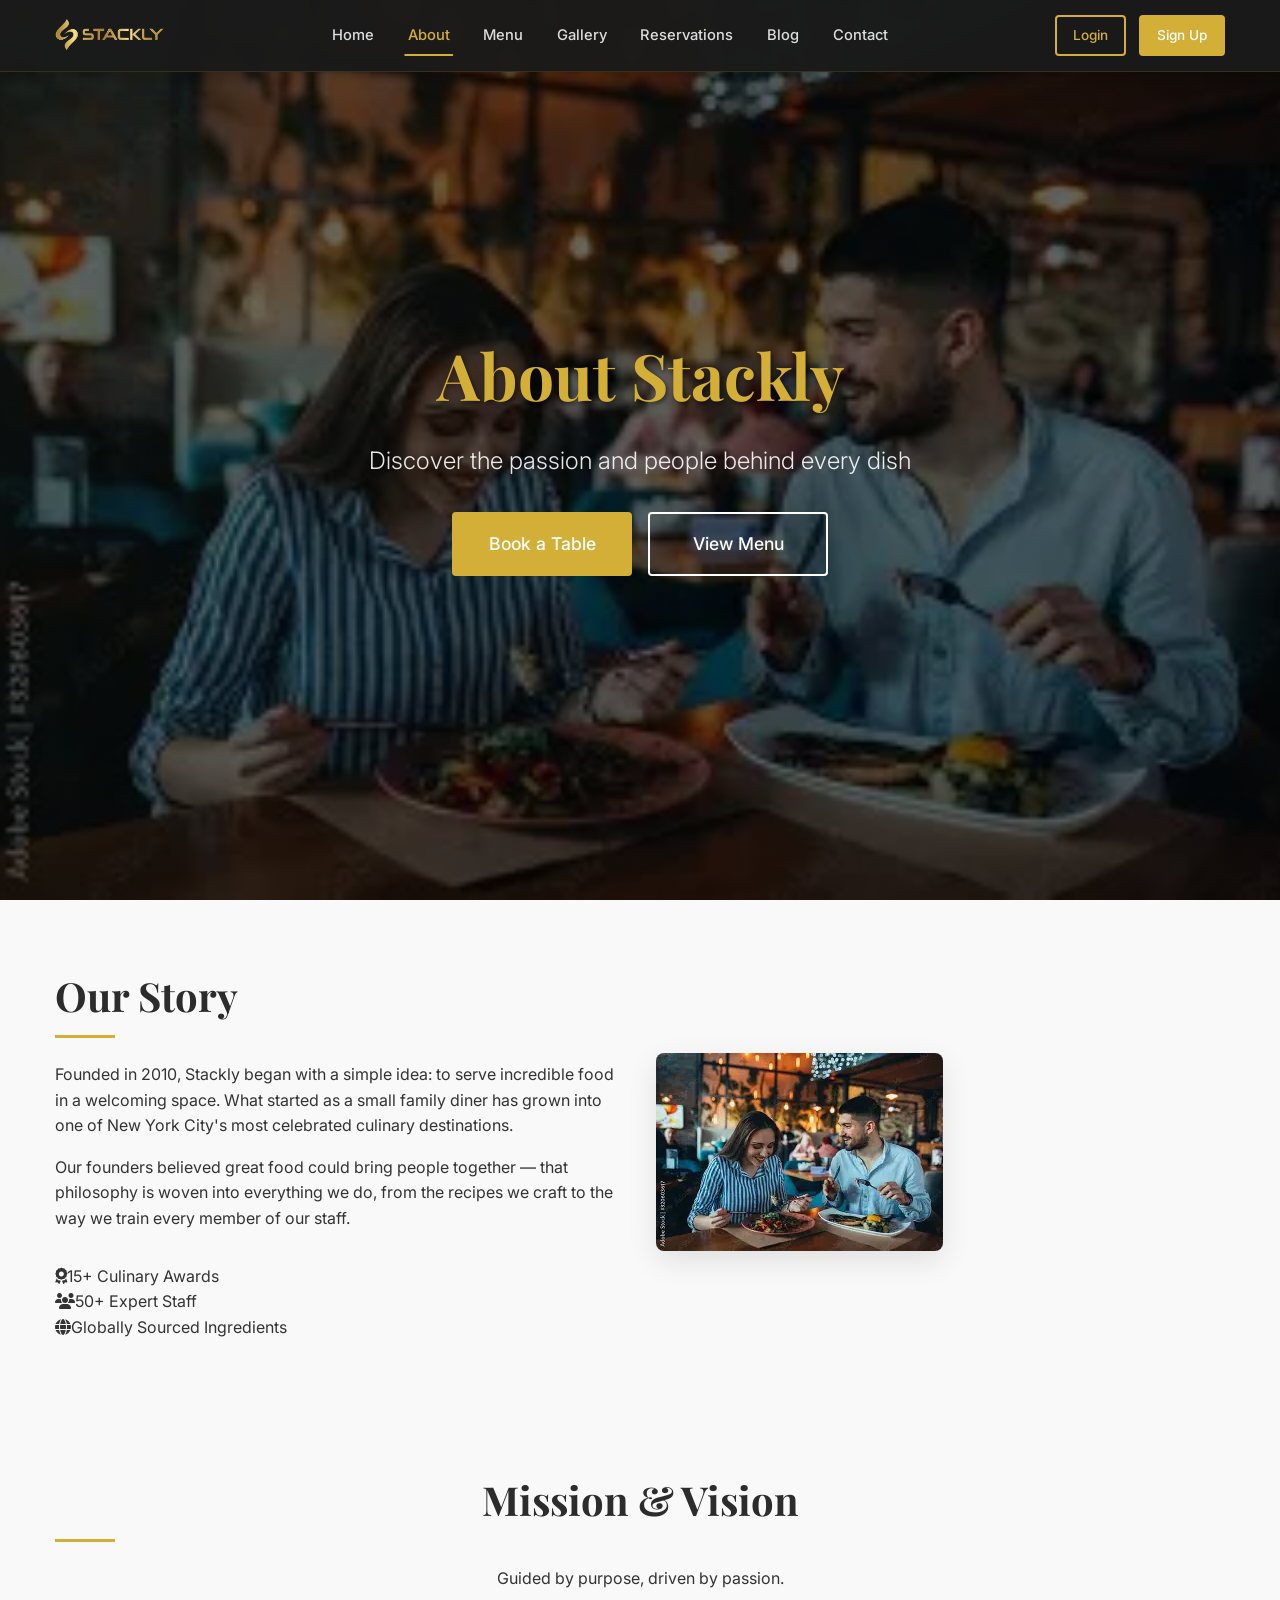
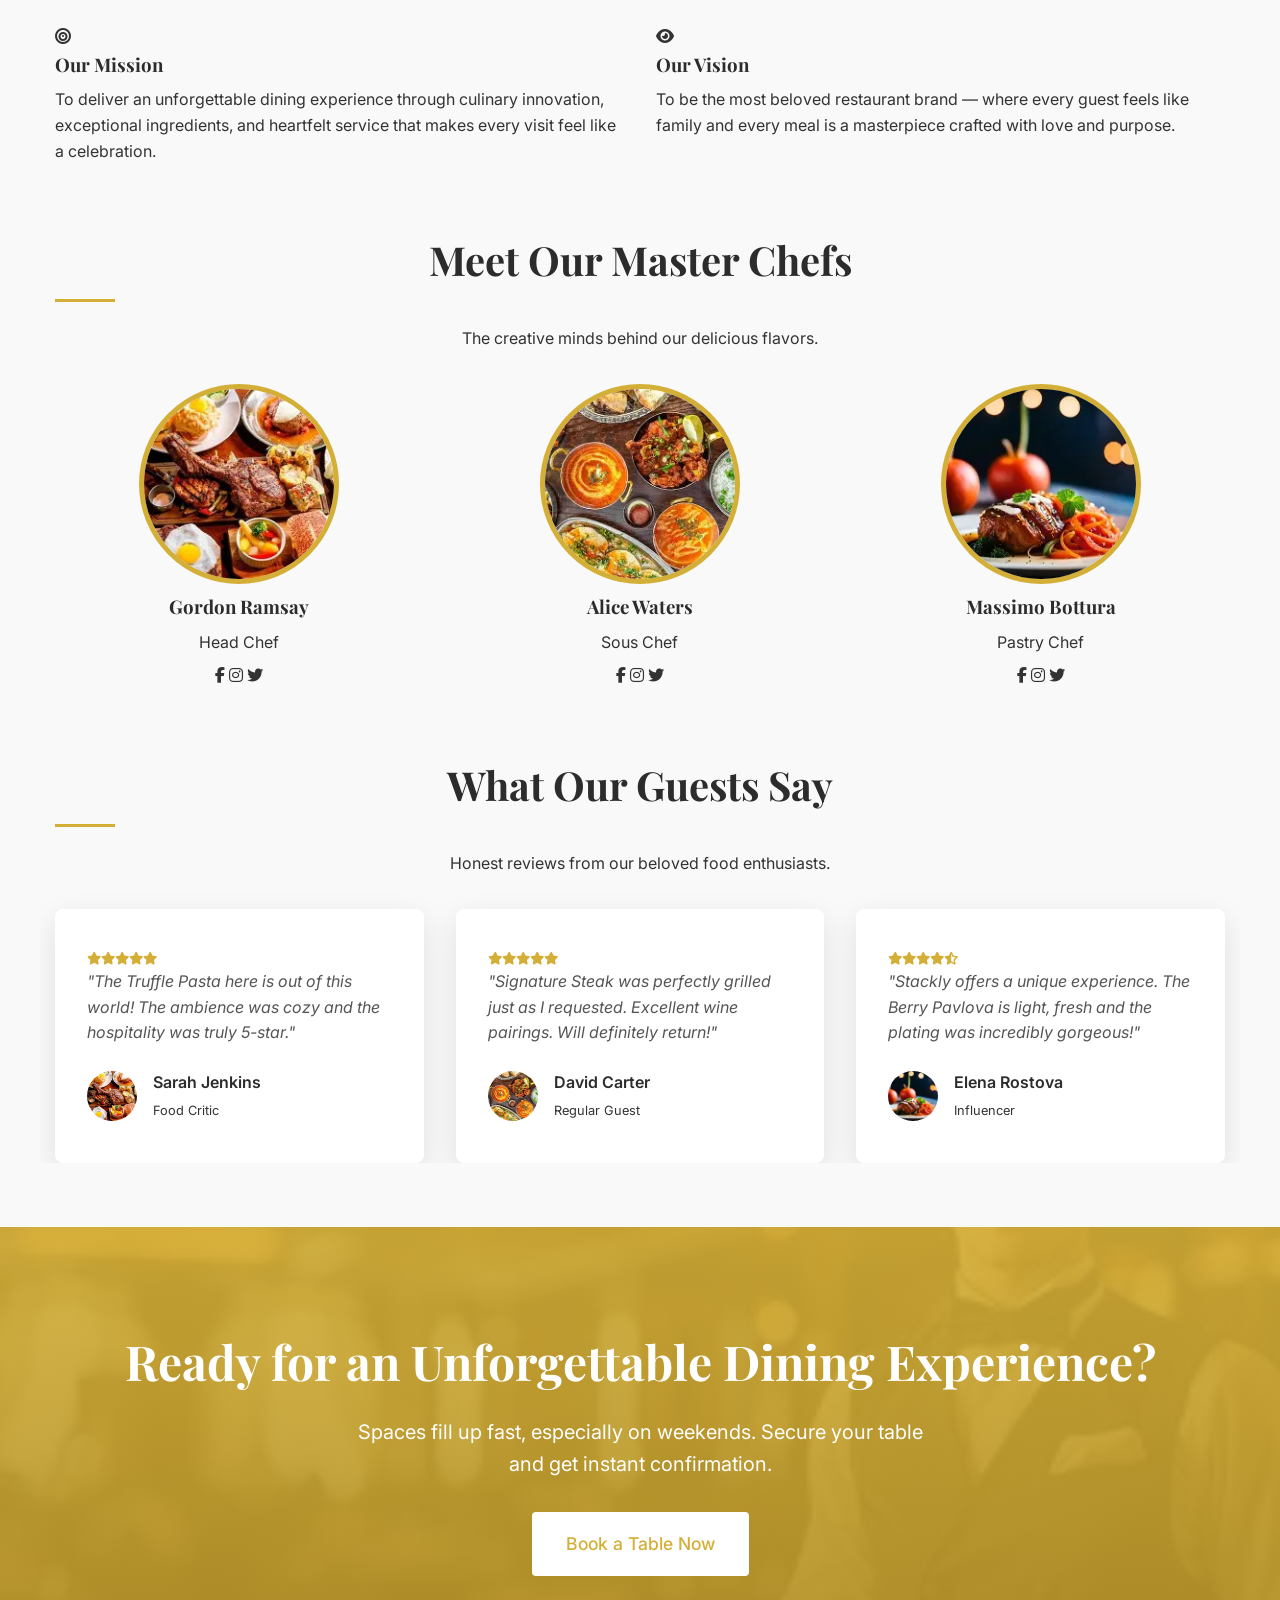
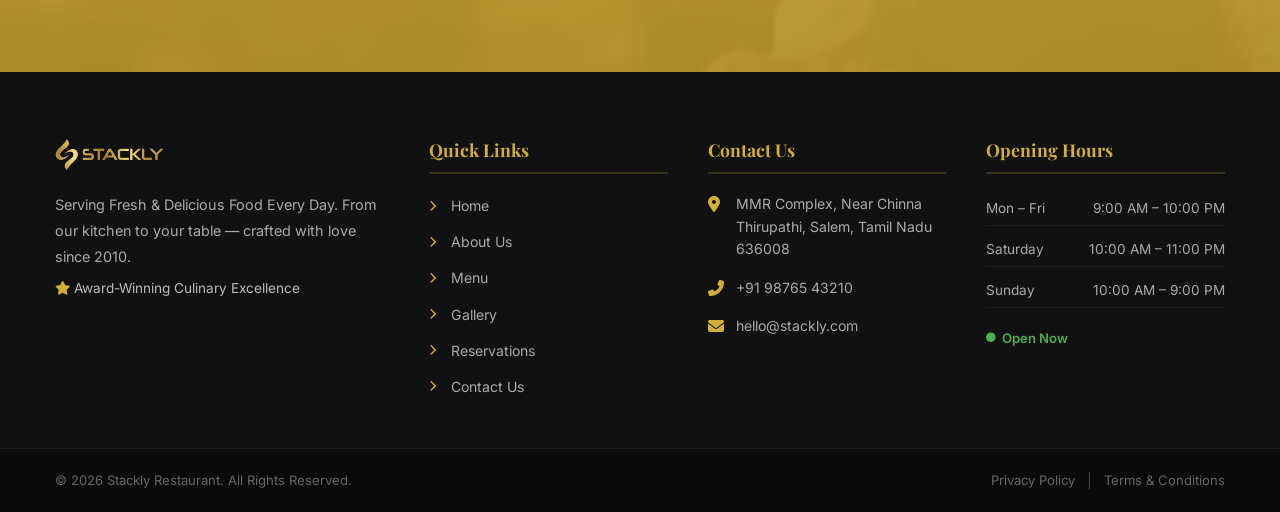
==== about.html @ 56bfc5b2 "Add files via upload" ====
<!DOCTYPE html>
<html lang="en">
<head>
    <meta charset="UTF-8">
    <meta name="viewport" content="width=device-width, initial-scale=1.0">
    <title>About Us – Stackly Restaurant</title>
    <meta name="description" content="Discover the passion, people, and story behind Stackly Restaurant. Meet our master chefs and learn about our mission.">
    <link href="https://fonts.googleapis.com/css2?family=Inter:wght@300;400;500;600&family=Playfair+Display:wght@400;600;700&display=swap" rel="stylesheet">
    <link rel="stylesheet" href="https://cdnjs.cloudflare.com/ajax/libs/font-awesome/6.4.0/css/all.min.css">
    <link rel="stylesheet" href="https://unpkg.com/aos@2.3.4/dist/aos.css">
    <link rel="stylesheet" href="style.css">
    <link rel="stylesheet" href="pages.css">
</head>
<body>

    <!-- PRELOADER -->
    <div id="preloader" class="preloader">
        <div class="loader-content">
            <div class="loader-logo">Stackly.</div>
            <h2 class="loader-text primary-text">About Our Story...</h2>
            <div class="loader-bar"><div class="loader-progress"></div></div>
        </div>
    </div>

    <!-- NAVBAR -->
    <header class="navbar" id="navbar">
        <div class="container nav-container">
            <a href="index.html" class="logo">
                <img src="images/stackly-logo.webp" alt="Stackly" style="height:40px; width:auto; display:block;">
            </a>
            <nav class="nav-links">
                <a href="index.html" class="nav-link">Home</a>
                <a href="about.html" class="nav-link active">About</a>
                <a href="menu.html" class="nav-link">Menu</a>
                <a href="gallery.html" class="nav-link">Gallery</a>
                <a href="reservations.html" class="nav-link">Reservations</a>
                <a href="blog.html" class="nav-link">Blog</a>
                <a href="contact.html" class="nav-link">Contact</a>
            </nav>
            <div class="nav-actions">
                <a href="login.html" class="btn btn-outline" id="nav-login-btn">Login</a>
                <a href="signup.html" class="btn btn-primary" id="nav-signup-btn">Sign Up</a>
                <button class="mobile-menu-toggle" id="mobile-menu-toggle-btn"><i class="fas fa-bars"></i></button>
            </div>
        </div>
    </header>

    <!-- HERO SECTION - Same as Home Page -->
    <div class="hero-section" style="background-image: linear-gradient(rgba(0,0,0,0.6), rgba(0,0,0,0.6)), url('images/7.webp');">
        <div class="hero-content container">
            <h1 class="hero-title" data-aos="fade-down" data-aos-duration="1000">About Stackly</h1>
            <p class="hero-subtitle" data-aos="fade-up" data-aos-delay="200" data-aos-duration="1000">Discover the passion and people behind every dish</p>
            <div class="hero-btns" data-aos="fade-up" data-aos-delay="400" data-aos-duration="1000">
                <a href="#" class="btn btn-primary btn-lg pulse-btn" onclick="redirectTo404(event)">Book a Table</a>
                <a href="#" class="btn btn-outline btn-lg" style="border-color:white; color:white;" onclick="redirectTo404(event)">View Menu</a>
            </div>
        </div>
    </div>

    <main>
        <!-- Our Story -->
        <section class="py-5">
            <div class="container grid-2 align-center gap-5">
                <div data-aos="fade-right" data-aos-duration="900">
                    <h2 class="section-title">Our Story</h2>
                    <p class="mt-3">Founded in 2010, Stackly began with a simple idea: to serve incredible food in a welcoming space. What started as a small family diner has grown into one of New York City's most celebrated culinary destinations.</p>
                    <p class="mt-3">Our founders believed great food could bring people together — that philosophy is woven into everything we do, from the recipes we craft to the way we train every member of our staff.</p>
                    <div class="about-highlights mt-4">
                        <div class="about-highlight" data-aos="fade-right" data-aos-delay="100"><i class="fas fa-award"></i><span>15+ Culinary Awards</span></div>
                        <div class="about-highlight" data-aos="fade-right" data-aos-delay="200"><i class="fas fa-users"></i><span>50+ Expert Staff</span></div>
                        <div class="about-highlight" data-aos="fade-right" data-aos-delay="300"><i class="fas fa-globe"></i><span>Globally Sourced Ingredients</span></div>
                    </div>
                </div>
                <div data-aos="fade-left" data-aos-duration="900">
                    <img src="images/7.webp" alt="Our Story" class="rounded-img">
                </div>
            </div>
        </section>

        <!-- Mission & Vision -->
        <section class="py-5" style="background-color:var(--bg-light);">
            <div class="container">
                <h2 class="section-title text-center" data-aos="fade-up">Mission &amp; Vision</h2>
                <p class="text-center text-muted mb-4" data-aos="fade-up" data-aos-delay="100">Guided by purpose, driven by passion.</p>
                <div class="grid-2 mt-4">
                    <div class="mission-card" data-aos="fade-right" data-aos-delay="100">
                        <div class="mission-icon"><i class="fas fa-bullseye"></i></div>
                        <h3>Our Mission</h3>
                        <p>To deliver an unforgettable dining experience through culinary innovation, exceptional ingredients, and heartfelt service that makes every visit feel like a celebration.</p>
                    </div>
                    <div class="mission-card" data-aos="fade-left" data-aos-delay="100">
                        <div class="mission-icon"><i class="fas fa-eye"></i></div>
                        <h3>Our Vision</h3>
                        <p>To be the most beloved restaurant brand — where every guest feels like family and every meal is a masterpiece crafted with love and purpose.</p>
                    </div>
                </div>
            </div>
        </section>

        <!-- Master Chefs -->
        <section class="container py-5">
            <h2 class="section-title text-center" data-aos="fade-up">Meet Our Master Chefs</h2>
            <p class="text-center text-muted mb-4" data-aos="fade-up" data-aos-delay="100">The creative minds behind our delicious flavors.</p>
            <div class="grid-3 mt-4">
                <div class="chef-card" data-aos="zoom-in" data-aos-delay="100">
                    <img src="images/8.webp" alt="Gordon Ramsay">
                    <h3 class="mt-2">Gordon Ramsay</h3>
                    <p class="text-muted">Head Chef</p>
                    <div class="chef-socials mt-2">
                        <a href="#"><i class="fab fa-facebook-f"></i></a>
                        <a href="#"><i class="fab fa-instagram"></i></a>
                        <a href="#"><i class="fab fa-twitter"></i></a>
                    </div>
                </div>
                <div class="chef-card" data-aos="zoom-in" data-aos-delay="200">
                    <img src="images/9.webp" alt="Alice Waters">
                    <h3 class="mt-2">Alice Waters</h3>
                    <p class="text-muted">Sous Chef</p>
                    <div class="chef-socials mt-2">
                        <a href="#"><i class="fab fa-facebook-f"></i></a>
                        <a href="#"><i class="fab fa-instagram"></i></a>
                        <a href="#"><i class="fab fa-twitter"></i></a>
                    </div>
                </div>
                <div class="chef-card" data-aos="zoom-in" data-aos-delay="300">
                    <img src="images/10.webp" alt="Massimo Bottura">
                    <h3 class="mt-2">Massimo Bottura</h3>
                    <p class="text-muted">Pastry Chef</p>
                    <div class="chef-socials mt-2">
                        <a href="#"><i class="fab fa-facebook-f"></i></a>
                        <a href="#"><i class="fab fa-instagram"></i></a>
                        <a href="#"><i class="fab fa-twitter"></i></a>
                    </div>
                </div>
            </div>
        </section>

        <!-- Testimonials -->
        <section class="testimonials-section py-5">
            <div class="container">
                <h2 class="section-title text-center" data-aos="fade-up">What Our Guests Say</h2>
                <p class="text-center text-muted mb-4" data-aos="fade-up" data-aos-delay="100">Honest reviews from our beloved food enthusiasts.</p>
                <div class="grid-3 mt-4">
                    <div class="testimonial-card" data-aos="fade-up" data-aos-delay="100">
                        <div class="stars mb-2"><i class="fas fa-star"></i><i class="fas fa-star"></i><i class="fas fa-star"></i><i class="fas fa-star"></i><i class="fas fa-star"></i></div>
                        <p class="testimonial-quote">"The Truffle Pasta here is out of this world! The ambience was cozy and the hospitality was truly 5-star."</p>
                        <div class="testimonial-author"><img src="images/8.webp" alt="Sarah" class="testimonial-avatar"><div class="testimonial-meta"><h4>Sarah Jenkins</h4><span class="text-muted" style="font-size:0.8rem;">Food Critic</span></div></div>
                    </div>
                    <div class="testimonial-card" data-aos="fade-up" data-aos-delay="200">
                        <div class="stars mb-2"><i class="fas fa-star"></i><i class="fas fa-star"></i><i class="fas fa-star"></i><i class="fas fa-star"></i><i class="fas fa-star"></i></div>
                        <p class="testimonial-quote">"Signature Steak was perfectly grilled just as I requested. Excellent wine pairings. Will definitely return!"</p>
                        <div class="testimonial-author"><img src="images/9.webp" alt="David" class="testimonial-avatar"><div class="testimonial-meta"><h4>David Carter</h4><span class="text-muted" style="font-size:0.8rem;">Regular Guest</span></div></div>
                    </div>
                    <div class="testimonial-card" data-aos="fade-up" data-aos-delay="300">
                        <div class="stars mb-2"><i class="fas fa-star"></i><i class="fas fa-star"></i><i class="fas fa-star"></i><i class="fas fa-star"></i><i class="fas fa-star-half-alt"></i></div>
                        <p class="testimonial-quote">"Stackly offers a unique experience. The Berry Pavlova is light, fresh and the plating was incredibly gorgeous!"</p>
                        <div class="testimonial-author"><img src="images/10.webp" alt="Elena" class="testimonial-avatar"><div class="testimonial-meta"><h4>Elena Rostova</h4><span class="text-muted" style="font-size:0.8rem;">Influencer</span></div></div>
                    </div>
                </div>
            </div>
        </section>

        <!-- CTA -->
        <section class="cta-section">
            <div class="container text-center">
                <h2 data-aos="fade-down">Ready for an Unforgettable Dining Experience?</h2>
                <p data-aos="fade-up" data-aos-delay="150">Spaces fill up fast, especially on weekends. Secure your table and get instant confirmation.</p>
                <a href="#" class="btn btn-light btn-lg pulse-btn" data-aos="zoom-in" data-aos-delay="300" onclick="redirectTo404(event)">Book a Table Now</a>
            </div>
        </section>
    </main>

    <!-- FOOTER -->
 <!-- FOOTER -->
<footer class="footer">
    <div class="footer-top">
        <div class="container footer-grid">
            <div class="footer-col">
    <div class="footer-logo" style="cursor:pointer;" onclick="window.location.href='index.html'">
        <img src="images/stackly-logo.webp" alt="Stackly" style="height:40px; width:auto; display:block; margin-bottom:1rem;">
    </div>
    <p class="footer-desc">Serving Fresh &amp; Delicious Food Every Day. From our kitchen to your table — crafted with love since 2010.</p>
    <p class="footer-tagline"><i class="fas fa-star" style="color:var(--primary);"></i> Award-Winning Culinary Excellence</p>
</div>
            <div class="footer-col">
                <h4 class="footer-heading">Quick Links</h4>
                <nav class="footer-links">
                    <a href="index.html"><i class="fas fa-chevron-right"></i> Home</a>
                    <a href="about.html"><i class="fas fa-chevron-right"></i> About Us</a>
                    <a href="menu.html"><i class="fas fa-chevron-right"></i> Menu</a>
                    <a href="gallery.html"><i class="fas fa-chevron-right"></i> Gallery</a>
                    <a href="reservations.html"><i class="fas fa-chevron-right"></i> Reservations</a>
                    <a href="contact.html"><i class="fas fa-chevron-right"></i> Contact Us</a>
                </nav>
            </div>
            <div class="footer-col">
                <h4 class="footer-heading">Contact Us</h4>
                <div class="footer-contact-item"><i class="fas fa-map-marker-alt"></i><span>MMR Complex, Near Chinna Thirupathi, Salem, Tamil Nadu 636008</span></div>
                <div class="footer-contact-item"><i class="fas fa-phone-alt"></i><span>+91 98765 43210</span></div>
                <div class="footer-contact-item"><i class="fas fa-envelope"></i><span>hello@stackly.com</span></div>
            </div>
            <div class="footer-col">
                <h4 class="footer-heading">Opening Hours</h4>
                <div class="footer-hours">
                    <div class="hours-row"><span>Mon &ndash; Fri</span><span>9:00 AM &ndash; 10:00 PM</span></div>
                    <div class="hours-row"><span>Saturday</span><span>10:00 AM &ndash; 11:00 PM</span></div>
                    <div class="hours-row"><span>Sunday</span><span>10:00 AM &ndash; 9:00 PM</span></div>
                    <div class="hours-status open"><i class="fas fa-circle"></i> Open Now</div>
                </div>
            </div>
        </div>
    </div>

    <div class="footer-bottom">
        <div class="container footer-bottom-inner">
            <p>&copy; 2026 Stackly Restaurant. All Rights Reserved.</p>
            <div class="footer-legal">
                <a href="contact.html">Privacy Policy</a><span>|</span><a href="contact.html">Terms &amp; Conditions</a>
            </div>
        </div>
    </div>
</footer>

    <button id="back-to-top" class="back-to-top" title="Back to Top"><i class="fas fa-chevron-up"></i></button>

    <script src="https://unpkg.com/aos@2.3.4/dist/aos.js"></script>
    <script src="pages.js"></script>
    <script>
        function redirectTo404(e) {
            e.preventDefault();
            window.location.href = '404.html';
        }
    </script>
</body>
</html>
---- style.css ----
/* Reset and Base Styles */
:root {
    --primary: #D4AF37; /* Warm Gold */
    --primary-dark: #b39129;
    --secondary: #2C2C2C; /* Dark Charcoal */
    --bg-dark: #1A1A1A;
    --bg-light: #F9F9F9;
    --text-dark: #333333;
    --text-light: #FFFFFF;
    --text-muted: #777777;
    
    --font-heading: 'Playfair Display', serif;
    --font-body: 'Inter', sans-serif;
    
    --transition: all 0.3s ease;
    --shadow: 0 10px 30px rgba(0, 0, 0, 0.1);
}

* {
    margin: 0;
    padding: 0;
    box-sizing: border-box;
}

body {
    font-family: var(--font-body);
    color: var(--text-dark);
    background-color: var(--bg-light);
    line-height: 1.6;
    overflow-x: hidden;
    scroll-behavior: smooth;
}

h1, h2, h3, h4, h5, h6 {
    font-family: var(--font-heading);
    color: var(--secondary);
    margin-bottom: 0.5rem;
}

a {
    text-decoration: none;
    color: inherit;
    transition: var(--transition);
}

img {
    max-width: 100%;
    height: auto;
    display: block;
}

ul {
    list-style: none;
}

.hidden {
    display: none !important;
}

.container {
    max-width: 1200px;
    margin: 0 auto;
    padding: 0 20px;
}

.py-5 { padding-top: 4rem; padding-bottom: 4rem; }
.pt-3 { padding-top: 1.5rem; }
.mt-2 { margin-top: 0.5rem; }
.mt-3 { margin-top: 1rem; }
.mt-4 { margin-top: 2rem; }
.mt-5 { margin-top: 3rem; }
.mb-3 { margin-bottom: 1rem; }
.mb-4 { margin-bottom: 2rem; }
.w-100 { width: 100%; }
.text-center { text-align: center; }
.max-w-md { max-width: 600px; margin: 0 auto; }
.border-top { border-top: 1px solid #ddd; }

/* Flex & Grid */
.flex-between { display: flex; justify-content: space-between; align-items: center; }
.flex-center { display: flex; justify-content: center; align-items: center; }
.gap-3 { gap: 1rem; }

.grid-2 { display: grid; grid-template-columns: repeat(2, 1fr); gap: 2rem; }
.grid-3 { display: grid; grid-template-columns: repeat(3, 1fr); gap: 2rem; }
.grid-4 { display: grid; grid-template-columns: repeat(4, 1fr); gap: 2rem; }
.align-center { align-items: center; }

@media (max-width: 768px) {
    .grid-2, .grid-3, .grid-4 { grid-template-columns: 1fr; }
    .md-text-left { text-align: center !important; }
}

/* Buttons */
.btn {
    display: inline-block;
    padding: 0.8rem 1.5rem;
    font-size: 1rem;
    font-weight: 500;
    border-radius: 4px;
    cursor: pointer;
    text-align: center;
    border: 2px solid transparent;
    transition: var(--transition);
}

.btn-lg { padding: 1rem 2rem; font-size: 1.1rem; }
.btn-sm { padding: 0.4rem 0.8rem; font-size: 0.9rem; }

.btn-primary {
    background-color: var(--primary);
    color: var(--text-light);
    border-color: var(--primary);
}

.btn-primary:hover {
    background-color: var(--primary-dark);
    border-color: var(--primary-dark);
    transform: translateY(-2px);
}

.btn-outline {
    background-color: transparent;
    color: var(--primary);
    border-color: var(--primary);
}

.btn-outline:hover {
    background-color: var(--primary);
    color: var(--text-light);
    transform: translateY(-2px);
}

.btn-success { background-color: #28a745; color: white; border-color: #28a745; }
.btn-danger { background-color: #dc3545; color: white; border-color: #dc3545; }

/* Preloader */
.preloader {
    position: fixed;
    top: 0;
    left: 0;
    width: 100%;
    height: 100%;
    background-color: var(--bg-dark);
    z-index: 9999;
    display: flex;
    justify-content: center;
    align-items: center;
    transition: opacity 0.8s ease, visibility 0.8s;
}

.loader-content {
    text-align: center;
    animation: fadeInOut 2s infinite alternate;
}

.loader-text {
    font-family: var(--font-heading);
    margin-bottom: 1rem;
}

.loader-text.primary-text {
    color: var(--primary);
    font-size: 2rem;
}

.loader-text.secondary-text {
    color: var(--text-light);
    font-size: 1.5rem;
    font-weight: 300;
}

.spinner {
    width: 50px;
    height: 50px;
    border: 5px solid rgba(212, 175, 55, 0.3);
    border-top-color: var(--primary);
    border-radius: 50%;
    margin: 0 auto;
    animation: spin 1s linear infinite;
}

@keyframes spin { 100% { transform: rotate(360deg); } }
@keyframes fadeInOut { 0% { opacity: 0.7; } 100% { opacity: 1; } }

/* Navbar - Consistent sizing with reduced padding */
.navbar {
    position: fixed;
    top: 0;
    width: 100%;
    background-color: rgba(26, 26, 26, 0.95);
    backdrop-filter: blur(10px);
    z-index: 1000;
    padding: 0;
    box-shadow: 0 2px 10px rgba(0,0,0,0.2);
    transition: var(--transition);
    height: 72px;
    display: flex;
    align-items: center;
}

.nav-container {
    display: flex;
    justify-content: space-between;
    align-items: center;
    height: 72px;
    width: 100%;
    max-width: 1200px;
    margin: 0 auto;
    padding: 0 20px;
}

.logo {
    display: flex;
    align-items: center;
    font-family: var(--font-heading);
    font-size: 1.8rem;
    font-weight: 700;
    color: var(--primary);
    letter-spacing: 1px;
    flex-shrink: 0;
}
.logo img {
    height: 40px;
    width: auto;
    display: block;
}

/* REDUCED PADDING IN NAV-LINKS */
.nav-links {
    display: flex;
    align-items: center;
    gap: 0.15rem; /* Reduced from 0.3rem */
    height: 100%;
}

.nav-link {
    padding: 0.3rem 0.6rem; /* Reduced from 0.45rem 0.9rem */
    color: rgba(255,255,255,0.85);
    font-size: 0.85rem; /* Slightly smaller font */
    font-weight: 500;
    border-radius: 4px;
    transition: var(--transition);
    position: relative;
    white-space: nowrap;
}

.nav-link::after {
    content: '';
    position: absolute;
    bottom: -2px;
    left: 50%;
    transform: translateX(-50%);
    width: 0;
    height: 2px;
    background: var(--primary);
    transition: width 0.3s ease;
    border-radius: 2px;
}

.nav-link:hover,
.nav-link.active {
    color: var(--primary);
}

.nav-link:hover::after,
.nav-link.active::after {
    width: 60%; /* Slightly reduced */
}

/* REDUCED PADDING IN NAV-ACTIONS */
.nav-actions {
    display: flex;
    align-items: center;
    gap: 0.4rem; /* Reduced from 0.8rem */
    flex-shrink: 0;
}

.nav-actions .btn {
    font-size: 0.78rem; /* Reduced from 0.85rem */
    padding: 0.35rem 0.7rem; /* Reduced from 0.5rem 1rem */
    white-space: nowrap;
}

#nav-order-btn {
    display: flex;
    align-items: center;
    gap: 4px; /* Reduced from 6px */
    font-size: 0.78rem;
    padding: 0.35rem 0.7rem;
}

/* ============================================
   MOBILE MENU - FULL SCREEN FIX
   ============================================ */

/* Mobile menu toggle button */
.mobile-menu-toggle {
    display: none;
    background: none;
    border: none;
    color: #fff;
    font-size: 1.2rem;
    cursor: pointer;
    padding: 0.3rem 0.5rem;
    z-index: 1001;
}

/* Navbar container - ensure proper positioning */
.nav-container {
    position: relative;
}

/* Navigation links - desktop */
.nav-links {
    display: flex;
    align-items: center;
    gap: 0.15rem;
    height: 100%;
}

/* Mobile responsive */
@media (max-width: 992px) {
    .mobile-menu-toggle {
        display: block;
    }
    
    /* Overlay for mobile menu */
    .nav-links {
        display: none;
        position: fixed;
        top: 72px;
        left: 0;
        right: 0;
        bottom: 0;
        width: 100%;
        height: calc(100vh - 72px);
        background: rgba(26, 26, 26, 0.99);
        backdrop-filter: blur(10px);
        -webkit-backdrop-filter: blur(10px);
        padding: 1.5rem 1.5rem 2rem;
        flex-direction: column;
        gap: 0.3rem;
        overflow-y: auto;
        overflow-x: hidden;
        -webkit-overflow-scrolling: touch;
        z-index: 999;
        border-top: 1px solid rgba(212, 175, 55, 0.15);
        animation: slideDown 0.3s ease;
    }
    
    @keyframes slideDown {
        from {
            opacity: 0;
            transform: translateY(-10px);
        }
        to {
            opacity: 1;
            transform: translateY(0);
        }
    }
    
    .nav-links.show {
        display: flex !important;
    }
    
    /* Make each nav link full width and properly spaced */
    .nav-link {
        width: 100%;
        padding: 0.8rem 1.2rem;
        font-size: 1rem;
        text-align: center;
        border-bottom: 1px solid rgba(255, 255, 255, 0.06);
        color: rgba(255, 255, 255, 0.85);
        transition: all 0.3s ease;
        border-radius: 4px;
    }
    
    .nav-link:hover,
    .nav-link.active {
        background: rgba(212, 175, 55, 0.12);
        color: var(--primary);
        border-bottom-color: var(--primary);
    }
    
    .nav-link::after {
        display: none;
    }
    
    /* Hide login/signup buttons on mobile, show order button */
    .nav-actions .btn-outline,
    .nav-actions .btn-primary:not(#nav-order-btn) {
        display: none;
    }
    
    #nav-order-btn {
        display: inline-block !important;
        font-size: 0.7rem;
        padding: 0.25rem 0.6rem;
    }
}

/* Extra small devices */
@media (max-width: 576px) {
    .navbar {
        height: 60px;
    }
    
    .nav-container {
        height: 60px;
        padding: 0 10px;
    }
    
    .logo img {
        height: 30px;
    }
    
    .nav-links {
        top: 60px;
        height: calc(100vh - 60px);
        padding: 1rem 1rem 2rem;
    }
    
    .nav-link {
        padding: 0.6rem 1rem;
        font-size: 0.9rem;
    }
    
    .mobile-menu-toggle {
        font-size: 1.1rem;
        padding: 0.2rem 0.4rem;
    }
    
    #nav-order-btn {
        font-size: 0.6rem;
        padding: 0.2rem 0.5rem;
    }
}

/* Prevent body scroll when menu is open */
body.menu-open {
    overflow: hidden !important;
    position: fixed;
    width: 100%;
    height: 100%;
}

/* Page Sections SPA Logic */
.page-section {
    display: none;
    min-height: 100vh;
    animation: fadeIn 0.5s ease;
}
.page-section.active-section {
    display: block;
}

@keyframes fadeIn { from { opacity: 0; transform: translateY(20px); } to { opacity: 1; transform: translateY(0); } }

/* Hero Section - Full Screen */
.hero-section {
    height: 100vh;
    min-height: 600px;
    background-size: cover;
    background-position: center;
    background-attachment: fixed;
    display: flex;
    align-items: center;
    text-align: center;
    margin-top: 0;
    position: relative;
}

.hero-section::before {
    content: '';
    position: absolute;
    inset: 0;
    background: linear-gradient(135deg, rgba(212,175,55,0.05) 0%, transparent 60%);
    pointer-events: none;
}

.hero-content {
    color: var(--text-light);
    max-width: 800px;
    margin: 0 auto;
    padding: 0 20px;
    position: relative;
    z-index: 1;
}

.hero-title {
    font-size: 4rem;
    color: var(--primary);
    margin-bottom: 1rem;
    text-shadow: 2px 2px 4px rgba(0,0,0,0.5);
    font-family: var(--font-heading);
}

.hero-subtitle {
    font-size: 1.5rem;
    margin-bottom: 2rem;
    font-weight: 300;
    color: rgba(255,255,255,0.9);
}

.hero-btns {
    display: flex;
    justify-content: center;
    gap: 1rem;
    flex-wrap: wrap;
}

.hero-btns .btn {
    min-width: 180px;
}

@media (max-width: 768px) {
    .hero-title {
        font-size: 2.5rem;
    }
    .hero-subtitle {
        font-size: 1.2rem;
    }
    .hero-btns {
        flex-direction: column;
        align-items: center;
    }
    .hero-btns .btn {
        min-width: 200px;
        width: 100%;
        max-width: 280px;
    }
    .hero-section {
        min-height: 500px;
        height: auto;
        padding: 120px 0 80px;
        background-attachment: scroll;
    }
}

@media (max-width: 480px) {
    .hero-title {
        font-size: 2rem;
    }
    .hero-subtitle {
        font-size: 1rem;
    }
    .hero-btns .btn {
        min-width: 100%;
        max-width: 240px;
    }
}

/* Common Page Header */
.page-header {
    height: 40vh;
    background-size: cover;
    background-position: center;
    display: flex;
    align-items: center;
    justify-content: center;
    color: var(--text-light);
    text-align: center;
    margin-top: 70px;
}

.page-header h1 {
    font-size: 3.5rem;
    color: var(--primary);
}

.section-title {
    font-size: 2.5rem;
    position: relative;
    padding-bottom: 10px;
    margin-bottom: 1.5rem;
}

.section-title::after {
    content: '';
    position: absolute;
    bottom: 0;
    left: 0;
    width: 60px;
    height: 3px;
    background-color: var(--primary);
}

.text-center .section-title::after {
    left: 50%;
    transform: translateX(-50%);
}

/* Cards & Images */
.rounded-img { border-radius: 8px; box-shadow: var(--shadow); }

.food-card {
    background: #fff;
    border-radius: 8px;
    overflow: hidden;
    box-shadow: var(--shadow);
    transition: var(--transition);
}

.food-card:hover {
    transform: translateY(-10px);
}

.food-img {
    height: 250px;
    overflow: hidden;
}

.food-img img {
    width: 100%;
    height: 100%;
    object-fit: cover;
    transition: transform 0.5s ease;
}

.food-card:hover .food-img img {
    transform: scale(1.1);
}

.food-info {
    padding: 1.5rem;
    text-align: center;
}

.price {
    display: block;
    font-size: 1.25rem;
    font-weight: 600;
    color: var(--primary);
    margin-top: 0.5rem;
}

/* Stats */
.stats-section {
    background-color: var(--bg-dark);
    color: var(--text-light);
}

.stat-item h3 {
    font-size: 3rem;
    color: var(--primary);
    margin-bottom: 0.5rem;
}

/* Chefs */
.chef-card { text-align: center; }
.chef-card img {
    width: 200px;
    height: 200px;
    border-radius: 50%;
    object-fit: cover;
    margin: 0 auto;
    border: 5px solid var(--primary);
    transition: var(--transition);
}
.chef-card:hover img { transform: scale(1.05); }

/* Menu Filters */
.filter-btn {
    background: transparent;
    border: none;
    font-size: 1.1rem;
    font-weight: 500;
    color: var(--text-muted);
    margin: 0 10px;
    padding: 5px 10px;
    cursor: pointer;
    transition: var(--transition);
    position: relative;
}

.filter-btn.active, .filter-btn:hover {
    color: var(--primary);
}

.filter-btn.active::after {
    content: '';
    position: absolute;
    bottom: -5px;
    left: 0;
    width: 100%;
    height: 2px;
    background-color: var(--primary);
}

/* Forms */
.form-group {
    margin-bottom: 1.5rem;
    text-align: left;
}

.form-group label {
    display: block;
    margin-bottom: 0.5rem;
    font-weight: 500;
}

.form-control, .styled-form input[type="text"], .styled-form input[type="email"], .styled-form input[type="date"], .styled-form input[type="time"], .styled-form input[type="number"], .styled-form input[type="password"], .styled-form input[type="tel"], .styled-form textarea, .styled-form select {
    width: 100%;
    padding: 10px 15px;
    border: 1px solid #ddd;
    border-radius: 4px;
    font-family: inherit;
    font-size: 1rem;
    transition: var(--transition);
    background-color: #fff;
}

.form-control:focus, .styled-form input:focus, .styled-form textarea:focus, .styled-form select:focus {
    outline: none;
    border-color: var(--primary);
    box-shadow: 0 0 0 2px rgba(212, 175, 55, 0.2);
}

.card {
    background: #fff;
    border-radius: 8px;
    box-shadow: var(--shadow);
}
.p-4 { padding: 2rem; }
.p-3 { padding: 1.5rem; }

/* Success Msg */
.success-msg { background-color: #d4edda; color: #155724; border-radius: 4px; }

/* Gallery */
.gallery-img {
    width: 100%;
    height: 250px;
    object-fit: cover;
    border-radius: 8px;
    cursor: pointer;
    transition: var(--transition);
}
.gallery-img:hover {
    transform: scale(1.05);
    box-shadow: var(--shadow);
}

/* Lightbox */
.lightbox {
    position: fixed;
    top: 0;
    left: 0;
    width: 100%;
    height: 100%;
    background: rgba(0,0,0,0.9);
    z-index: 2000;
    display: flex;
    justify-content: center;
    align-items: center;
}
.lightbox-content { max-width: 90%; max-height: 90%; border-radius: 4px; box-shadow: 0 0 20px rgba(0,0,0,0.5); }
.lightbox-close {
    position: absolute;
    top: 20px;
    right: 30px;
    color: white;
    font-size: 3rem;
    cursor: pointer;
    transition: var(--transition);
}
.lightbox-close:hover { color: var(--primary); }

/* Auth Sections */
.auth-section { margin-top: 100px; min-height: calc(100vh - 100px); display: flex; align-items: center; justify-content: center; }
.auth-container { width: 100%; max-width: 450px; margin: 0 auto; }

/* Dashboards */
.dashboard-section { margin-top: 70px; min-height: calc(100vh - 70px); }
.dashboard-layout {
    display: flex;
    min-height: calc(100vh - 70px);
}
.dashboard-sidebar {
    width: 250px;
    background-color: var(--secondary);
    color: white;
    padding: 2rem 0;
}
.dashboard-sidebar h3 {
    color: var(--primary);
    padding: 0 1.5rem;
    margin-bottom: 2rem;
}
.dash-nav a {
    display: block;
    padding: 1rem 1.5rem;
    color: #ccc;
    border-left: 4px solid transparent;
}
.dash-nav a:hover, .dash-nav a.active {
    background-color: rgba(255,255,255,0.1);
    color: white;
    border-left-color: var(--primary);
}
.dashboard-content { flex: 1; background-color: var(--bg-light); overflow-y: auto; }

@media (max-width: 768px) {
    .dashboard-layout { flex-direction: column; }
    .dashboard-sidebar { width: 100%; padding: 1rem 0; }
}

/* Tables */
.styled-table {
    border-collapse: collapse;
    background: #fff;
    border-radius: 8px;
    overflow: hidden;
    box-shadow: var(--shadow);
}
.styled-table th, .styled-table td { padding: 12px 15px; text-align: left; }
.styled-table thead tr { background-color: var(--secondary); color: white; }
.styled-table tbody tr { border-bottom: 1px solid #ddd; }
.styled-table tbody tr:nth-of-type(even) { background-color: #f3f3f3; }
.styled-table tbody tr:last-of-type { border-bottom: 2px solid var(--primary); }

.badge { padding: 5px 10px; border-radius: 20px; font-size: 0.8rem; font-weight: bold; }
.bg-warning { background-color: #ffc107; }
.bg-success { background-color: #28a745; color: white; }
.text-dark { color: #343a40; }

/* ============================================
   FOOTER - PROFESSIONAL 4-COLUMN LAYOUT
   ============================================ */

.footer {
    background-color: #111111;
    color: #ccc;
    font-size: 0.9rem;
    margin-top: 0;
}

/* Top 4-Column Grid */
.footer-top {
    padding: 4rem 0 3rem;
    border-bottom: 1px solid rgba(255,255,255,0.07);
}
.footer-grid {
    display: grid;
    grid-template-columns: 1.4fr 1fr 1fr 1fr;
    gap: 2.5rem;
}
@media (max-width: 1024px) {
    .footer-grid { grid-template-columns: 1fr 1fr; gap: 2rem; }
}
@media (max-width: 576px) {
    .footer-grid { grid-template-columns: 1fr; }
}

.footer-logo {
    font-family: var(--font-heading);
    font-size: 2rem;
    font-weight: 700;
    color: var(--primary);
    margin-bottom: 1rem;
    letter-spacing: 1px;
}
.footer-desc {
    color: #aaa;
    line-height: 1.8;
    margin-bottom: 0.5rem;
}
.footer-tagline {
    color: #bbb;
    font-size: 0.85rem;
    margin-top: 0.5rem;
}
.footer-heading {
    font-family: var(--font-heading);
    color: var(--primary);
    font-size: 1.1rem;
    margin-bottom: 1.2rem;
    padding-bottom: 0.5rem;
    border-bottom: 2px solid rgba(212,175,55,0.2);
    position: relative;
}

/* Footer Links */
.footer-links {
    display: flex;
    flex-direction: column;
    gap: 0.6rem;
}
.footer-links a {
    color: #aaa;
    display: flex;
    align-items: center;
    gap: 8px;
    font-size: 0.88rem;
    transition: var(--transition);
    padding: 2px 0;
}
.footer-links a i {
    color: var(--primary);
    font-size: 0.7rem;
    width: 14px;
}
.footer-links a:hover {
    color: var(--primary);
    transform: translateX(5px);
}

/* Contact Items */
.footer-contact-item {
    display: flex;
    align-items: flex-start;
    gap: 12px;
    margin-bottom: 1rem;
    color: #aaa;
}
.footer-contact-item i {
    color: var(--primary);
    margin-top: 3px;
    font-size: 1rem;
    min-width: 16px;
}
.footer-contact-item span {
    line-height: 1.6;
    font-size: 0.88rem;
}

/* Order Buttons */
.footer-order-btns {
    display: flex;
    gap: 0.75rem;
    flex-wrap: wrap;
}
.footer-order-btns .btn-outline {
    border-color: var(--primary);
    color: var(--primary);
}
.footer-order-btns .btn-outline:hover {
    background-color: var(--primary);
    color: #fff;
}
.footer-order-btns .btn i {
    margin-right: 5px;
}

/* Opening Hours */
.footer-hours {
    display: flex;
    flex-direction: column;
    gap: 0.5rem;
}
.hours-row {
    display: flex;
    justify-content: space-between;
    color: #aaa;
    font-size: 0.85rem;
    padding: 5px 0;
    border-bottom: 1px solid rgba(255,255,255,0.05);
}
.hours-status {
    margin-top: 0.75rem;
    font-size: 0.82rem;
    font-weight: 600;
    display: flex;
    align-items: center;
    gap: 6px;
}
.hours-status.open {
    color: #4caf50;
}
.hours-status.open i {
    font-size: 0.6rem;
    animation: blink 1.5s infinite;
}
@keyframes blink {
    0%, 100% { opacity: 1; }
    50% { opacity: 0.3; }
}

/* Footer Mini Map */
.footer-map {
    border-radius: 8px;
    overflow: hidden;
}
.footer-map-mock {
    background: #1a1a1a;
    background-image: radial-gradient(rgba(212,175,55,0.15) 1px, transparent 0),
                      radial-gradient(rgba(212,175,55,0.1) 1px, #1a1a1a 0);
    background-size: 20px 20px;
    background-position: 0 0, 10px 10px;
    border: 1px solid rgba(212,175,55,0.15);
    border-radius: 8px;
    height: 110px;
    display: flex;
    flex-direction: column;
    align-items: center;
    justify-content: center;
    text-align: center;
    padding: 1rem;
}
.footer-map-mock p {
    font-size: 0.85rem;
    color: #ddd;
    margin: 4px 0 2px;
}
.footer-map-mock small {
    color: #999;
    font-size: 0.75rem;
}
.footer-map-pin {
    color: var(--primary);
    font-size: 1.5rem;
    animation: bounce 2s infinite;
}

/* Payment Badges */
.footer-section-label {
    color: #888;
    font-size: 0.8rem;
    text-transform: uppercase;
    letter-spacing: 1px;
}
.payment-icons {
    display: flex;
    flex-wrap: wrap;
    gap: 0.5rem;
}
.payment-badge {
    background: rgba(255,255,255,0.07);
    border: 1px solid rgba(255,255,255,0.1);
    border-radius: 4px;
    padding: 4px 10px;
    font-size: 0.8rem;
    color: #ccc;
    display: flex;
    align-items: center;
    gap: 5px;
    transition: var(--transition);
}
.payment-badge:hover {
    background: rgba(212,175,55,0.1);
    border-color: var(--primary);
    color: var(--primary);
}
.payment-badge i { font-size: 1rem; }

/* Newsletter */
.footer-newsletter {
    background: linear-gradient(135deg, rgba(212,175,55,0.08), rgba(26,26,26,0.9));
    padding: 2.5rem 0;
    border-bottom: 1px solid rgba(255,255,255,0.07);
}
.newsletter-inner {
    display: flex;
    align-items: center;
    justify-content: space-between;
    gap: 2rem;
    flex-wrap: wrap;
}
.newsletter-text h4 {
    font-family: var(--font-heading);
    color: var(--primary);
    font-size: 1.3rem;
    margin-bottom: 0.3rem;
}
.newsletter-text p {
    color: #aaa;
    font-size: 0.88rem;
}
.newsletter-form {
    display: flex;
    gap: 0.75rem;
    flex-wrap: wrap;
    flex: 1;
    max-width: 480px;
}
.newsletter-input {
    flex: 1;
    min-width: 200px;
    padding: 10px 16px;
    border: 1px solid rgba(212,175,55,0.3);
    border-radius: 4px;
    background: rgba(255,255,255,0.05);
    color: #fff;
    font-size: 0.9rem;
    transition: var(--transition);
}
.newsletter-input::placeholder { color: #666; }
.newsletter-input:focus {
    outline: none;
    border-color: var(--primary);
    background: rgba(212,175,55,0.06);
}

/* Social Media Strip */
.footer-social-strip {
    padding: 2rem 0;
    border-bottom: 1px solid rgba(255,255,255,0.07);
    text-align: center;
}
.social-strip-label {
    color: #777;
    font-size: 0.78rem;
    text-transform: uppercase;
    letter-spacing: 2px;
    margin-bottom: 1rem;
}
.footer-socials {
    display: flex;
    justify-content: center;
    gap: 1rem;
    flex-wrap: wrap;
}
.social-icon {
    display: flex;
    flex-direction: column;
    align-items: center;
    gap: 5px;
    width: 70px;
    padding: 12px 8px;
    border-radius: 8px;
    color: #ccc;
    font-size: 1.3rem;
    background: rgba(255,255,255,0.04);
    border: 1px solid rgba(255,255,255,0.07);
    transition: all 0.3s ease;
    cursor: pointer;
}
.social-icon span {
    font-size: 0.65rem;
    text-transform: uppercase;
    letter-spacing: 0.5px;
    color: #888;
}
.social-icon:hover {
    transform: translateY(-5px);
    color: #fff;
}
.social-icon.facebook:hover { background: #1877f2; border-color: #1877f2; }
.social-icon.instagram:hover { background: linear-gradient(45deg, #f09433, #e6683c, #dc2743, #cc2366, #bc1888); border-color: #dc2743; }
.social-icon.twitter:hover { background: #000; border-color: #333; }
.social-icon.youtube:hover { background: #ff0000; border-color: #ff0000; }
.social-icon.linkedin:hover { background: #0077b5; border-color: #0077b5; }

/* Bottom Footer Bar */
.footer-bottom {
    padding: 1.25rem 0;
    background: #0a0a0a;
}
.footer-bottom-inner {
    display: flex;
    justify-content: space-between;
    align-items: center;
    flex-wrap: wrap;
    gap: 0.75rem;
}
.footer-bottom p {
    color: #666;
    font-size: 0.82rem;
    margin: 0;
}
.footer-legal {
    display: flex;
    align-items: center;
    gap: 0.75rem;
}
.footer-legal a {
    color: #666;
    font-size: 0.82rem;
    transition: color 0.3s;
}
.footer-legal a:hover { color: var(--primary); }
.footer-legal span { color: #444; }

/* Back to Top Button */
.back-to-top {
    position: fixed;
    bottom: 30px;
    right: 30px;
    width: 46px;
    height: 46px;
    background-color: var(--primary);
    color: #fff;
    border: none;
    border-radius: 50%;
    cursor: pointer;
    font-size: 1rem;
    box-shadow: 0 4px 15px rgba(212,175,55,0.4);
    display: flex;
    align-items: center;
    justify-content: center;
    z-index: 999;
    opacity: 0;
    visibility: hidden;
    transform: translateY(20px);
    transition: all 0.3s ease;
}
.back-to-top.show {
    opacity: 1;
    visibility: visible;
    transform: translateY(0);
}
.back-to-top:hover {
    background-color: var(--primary-dark);
    transform: translateY(-3px);
}

/* ============================================
   AUTH PAGES (LOGIN & SIGNUP)
   ============================================ */
.auth-page-section {
    min-height: 100vh;
    display: flex;
    align-items: stretch;
    padding-top: 70px;
    background-color: #f5f5f5;
}
.auth-page-container {
    display: flex;
    width: 100%;
    min-height: calc(100vh - 70px);
}
.auth-card {
    flex: 0 0 50%;
    background: #fff;
    padding: 3rem 4rem;
    display: flex;
    flex-direction: column;
    justify-content: center;
    overflow-y: auto;
}
.auth-card-header {
    margin-bottom: 2rem;
}
.auth-logo {
    font-family: var(--font-heading);
    font-size: 1.8rem;
    font-weight: 700;
    color: var(--primary);
    margin-bottom: 1.2rem;
}
.auth-card-header h2 {
    font-size: 2rem;
    color: var(--secondary);
    margin-bottom: 0.4rem;
}
.auth-card-header p {
    color: var(--text-muted);
}
.auth-options {
    display: flex;
    justify-content: space-between;
    align-items: center;
    margin-bottom: 1.5rem;
    flex-wrap: wrap;
    gap: 0.5rem;
}
.remember-me {
    display: flex;
    align-items: center;
    gap: 8px;
    font-size: 0.9rem;
    color: #555;
    cursor: pointer;
}
.forgot-link {
    font-size: 0.9rem;
    color: var(--primary);
    font-weight: 500;
}
.forgot-link:hover { text-decoration: underline; }
.auth-submit-btn {
    padding: 0.85rem;
    font-size: 1rem;
    font-weight: 600;
    letter-spacing: 0.5px;
    margin-bottom: 1.5rem;
    display: flex;
    align-items: center;
    justify-content: center;
    gap: 8px;
}
.auth-switch {
    text-align: center;
    color: #666;
    font-size: 0.9rem;
}
.auth-switch-link {
    color: var(--primary);
    font-weight: 600;
}
.auth-switch-link:hover { text-decoration: underline; }

/* Password field with toggle */
.password-field {
    position: relative;
}
.password-field .form-control {
    padding-right: 46px;
}
.password-toggle {
    position: absolute;
    top: 50%;
    right: 14px;
    transform: translateY(-50%);
    background: none;
    border: none;
    cursor: pointer;
    color: #aaa;
    font-size: 0.9rem;
    transition: color 0.3s;
}
.password-toggle:hover { color: var(--primary); }

/* Auth Side Panel */
.auth-side-panel {
    flex: 0 0 50%;
    background: linear-gradient(135deg, #1A1A1A 0%, #2C2C2C 50%, #1A1A1A 100%);
    background-image: linear-gradient(rgba(0,0,0,0.75), rgba(0,0,0,0.8)), url('images/1.webp');
    background-size: cover;
    background-position: center;
    display: flex;
    align-items: center;
    justify-content: center;
    padding: 3rem;
    position: relative;
    overflow: hidden;
}
.auth-side-panel::before {
    content: '';
    position: absolute;
    inset: 0;
    background: linear-gradient(135deg, rgba(212,175,55,0.15) 0%, transparent 60%);
}
.auth-side-content {
    position: relative;
    z-index: 1;
    color: #fff;
    max-width: 380px;
}
.auth-side-content h2 {
    font-family: var(--font-heading);
    color: var(--primary);
    font-size: 2.2rem;
    margin-bottom: 1rem;
}
.auth-side-content p {
    color: #ccc;
    font-size: 1rem;
    margin-bottom: 2rem;
    line-height: 1.8;
}
.auth-features {
    display: flex;
    flex-direction: column;
    gap: 0.9rem;
}
.auth-feature {
    display: flex;
    align-items: center;
    gap: 12px;
    color: #ddd;
    font-size: 0.95rem;
}
.auth-feature i {
    color: var(--primary);
    font-size: 1rem;
    min-width: 18px;
}

/* Auth Responsive */
@media (max-width: 768px) {
    .auth-page-container { flex-direction: column; }
    .auth-card { flex: none; padding: 2rem 1.5rem; }
    .auth-side-panel { flex: none; min-height: 300px; }
    .auth-side-content h2 { font-size: 1.6rem; }
}

/* Nav action fixes */
.nav-actions {
    display: flex;
    gap: 0.6rem;
    align-items: center;
}
.nav-actions .btn {
    font-size: 0.82rem;
    padding: 0.45rem 1rem;
}


/* Scroll Reveal Animations */
.reveal {
    opacity: 0;
    transform: translateY(30px);
    transition: opacity 0.8s cubic-bezier(0.25, 0.46, 0.45, 0.94), transform 0.8s cubic-bezier(0.25, 0.46, 0.45, 0.94);
}
.reveal.active {
    opacity: 1;
    transform: translateY(0);
}
.reveal.fade-in {
    transform: none;
}
.reveal.scale-up {
    transform: scale(0.9);
}
.reveal.scale-up.active {
    transform: scale(1);
}
.reveal.delay-1 { transition-delay: 0.1s; }
.reveal.delay-2 { transition-delay: 0.2s; }
.reveal.delay-3 { transition-delay: 0.3s; }
.reveal.delay-4 { transition-delay: 0.4s; }

/* Why Choose Us Section */
.why-choose-us-section {
    background-color: var(--bg-light);
}
.feature-card {
    background: #fff;
    padding: 2.5rem 2rem;
    border-radius: 8px;
    box-shadow: var(--shadow);
    text-align: center;
    border-bottom: 3px solid transparent;
    transition: var(--transition);
}
.feature-card:hover {
    transform: translateY(-8px);
    border-bottom-color: var(--primary);
}
.feature-icon {
    font-size: 2.5rem;
    color: var(--primary);
    margin-bottom: 1.5rem;
    display: inline-block;
    transition: transform 0.3s ease;
}
.feature-card:hover .feature-icon {
    transform: scale(1.1) rotate(5deg);
}

/* Menu Categories Section */
.categories-section {
    background-color: #ffffff;
}
.category-card {
    position: relative;
    border-radius: 8px;
    overflow: hidden;
    height: 200px;
    cursor: pointer;
    box-shadow: var(--shadow);
}
.category-card img {
    width: 100%;
    height: 100%;
    object-fit: cover;
    transition: transform 0.5s ease;
}
.category-overlay {
    position: absolute;
    top: 0;
    left: 0;
    width: 100%;
    height: 100%;
    background: linear-gradient(rgba(0,0,0,0.2), rgba(0,0,0,0.75));
    display: flex;
    flex-direction: column;
    justify-content: flex-end;
    padding: 1.5rem;
    color: var(--text-light);
    transition: var(--transition);
}
.category-card:hover img {
    transform: scale(1.1);
}
.category-card:hover .category-overlay {
    background: linear-gradient(rgba(0,0,0,0.4), rgba(0,0,0,0.85));
}
.category-card h3 {
    color: var(--text-light);
    font-family: var(--font-body);
    font-size: 1.25rem;
    font-weight: 600;
    margin-bottom: 0.25rem;
}
.category-card p {
    font-size: 0.85rem;
    color: #ddd;
}

/* Special Offer Section */
.special-offer-section {
    background: linear-gradient(rgba(0,0,0,0.85), rgba(0,0,0,0.85)), url('images/15.webp') center/cover fixed;
    color: var(--text-light);
    text-align: center;
}
.special-offer-section h2, .special-offer-section h3 {
    color: var(--primary);
}
.countdown-container {
    display: flex;
    justify-content: center;
    gap: 1.5rem;
    margin: 2.5rem 0;
}
.countdown-box {
    background: rgba(255, 255, 255, 0.1);
    backdrop-filter: blur(5px);
    border: 1px solid rgba(212, 175, 55, 0.3);
    border-radius: 8px;
    width: 80px;
    height: 90px;
    display: flex;
    flex-direction: column;
    justify-content: center;
    align-items: center;
    box-shadow: 0 4px 15px rgba(0,0,0,0.2);
}
.countdown-num {
    font-size: 2rem;
    font-weight: 700;
    color: var(--primary);
    line-height: 1;
}
.countdown-label {
    font-size: 0.75rem;
    text-transform: uppercase;
    color: #ccc;
    margin-top: 5px;
}

/* Customer Testimonials Section */
.testimonials-section {
    background-color: var(--bg-light);
}
.testimonial-card {
    background: #fff;
    padding: 2.5rem 2rem;
    border-radius: 8px;
    box-shadow: var(--shadow);
    position: relative;
}
.testimonial-quote {
    font-style: italic;
    color: #555;
    margin-bottom: 1.5rem;
}
.testimonial-author {
    display: flex;
    align-items: center;
    gap: 1rem;
}
.testimonial-avatar {
    width: 50px;
    height: 50px;
    border-radius: 50%;
    object-fit: cover;
}
.testimonial-meta h4 {
    margin-bottom: 2px;
    font-size: 1rem;
    font-family: var(--font-body);
    font-weight: 600;
}
.stars {
    color: var(--primary);
    font-size: 0.8rem;
}

/* Location & Map Section */
.location-section {
    background-color: #fff;
}
.map-container {
    border-radius: 8px;
    overflow: hidden;
    box-shadow: var(--shadow);
    height: 350px;
    position: relative;
}
.map-mock {
    width: 100%;
    height: 100%;
    background-color: #eaeaea;
    background-image: radial-gradient(var(--primary) 1px, transparent 0), radial-gradient(var(--primary) 1px, #eaeaea 0);
    background-size: 20px 20px;
    background-position: 0 0, 10px 10px;
    display: flex;
    align-items: center;
    justify-content: center;
    flex-direction: column;
    padding: 2rem;
    text-align: center;
}
.map-marker-pin {
    font-size: 3rem;
    color: var(--primary);
    margin-bottom: 1rem;
    animation: bounce 2s infinite;
}
@keyframes bounce {
    0%, 100% { transform: translateY(0); }
    50% { transform: translateY(-10px); }
}

/* Latest News / Blogs Section */
.news-section {
    background-color: var(--bg-light);
}
.blog-card {
    background: #fff;
    border-radius: 8px;
    overflow: hidden;
    box-shadow: var(--shadow);
    transition: var(--transition);
}
.blog-card:hover {
    transform: translateY(-8px);
}
.blog-img {
    height: 200px;
    overflow: hidden;
    position: relative;
}
.blog-img img {
    width: 100%;
    height: 100%;
    object-fit: cover;
}
.blog-date {
    position: absolute;
    top: 15px;
    left: 15px;
    background-color: var(--primary);
    color: white;
    padding: 5px 12px;
    border-radius: 4px;
    font-size: 0.8rem;
    font-weight: 600;
}
.blog-info {
    padding: 1.5rem;
}
.blog-info h3 {
    font-size: 1.25rem;
    margin-bottom: 0.75rem;
    transition: color 0.3s ease;
}
.blog-card:hover .blog-info h3 {
    color: var(--primary);
}
.blog-info p {
    color: var(--text-muted);
    font-size: 0.9rem;
    margin-bottom: 1rem;
}
.blog-link {
    color: var(--primary);
    font-weight: 500;
    font-size: 0.9rem;
    display: inline-flex;
    align-items: center;
    gap: 5px;
}
.blog-link i {
    transition: transform 0.3s ease;
}
.blog-card:hover .blog-link i {
    transform: translateX(4px);
}

/* Call to Action Section */
.cta-section {
    background: linear-gradient(rgba(212, 175, 55, 0.9), rgba(179, 145, 41, 0.95)), url('images/17.webp') center/cover;
    color: var(--text-light);
    text-align: center;
    padding: 6rem 0;
}
.cta-section h2 {
    color: var(--text-light);
    font-size: 3rem;
    margin-bottom: 1rem;
}
.cta-section p {
    font-size: 1.25rem;
    max-width: 600px;
    margin: 0 auto 2rem;
}
.cta-section .btn-light {
    background-color: white;
    color: var(--primary);
    border-color: white;
}
.cta-section .btn-light:hover {
    background-color: var(--secondary);
    color: white;
    border-color: var(--secondary);
}

/* Pulse animation for CTA & Special Offer */
.pulse-btn {
    animation: pulse 2s infinite;
}
@keyframes pulse {
    0% { box-shadow: 0 0 0 0 rgba(255, 255, 255, 0.4); }
    70% { box-shadow: 0 0 0 10px rgba(255, 255, 255, 0); }
    100% { box-shadow: 0 0 0 0 rgba(255, 255, 255, 0); }
}

/* Fixed buttons & elements adjustments */
.nav-actions {
    display: flex;
    gap: 0.75rem;
}
.nav-actions .btn {
    font-size: 0.85rem;
    padding: 0.5rem 1rem;
}
@media (max-width: 992px) {
    .nav-actions {
        display: flex;
    }
}

/* Modal Overlay */
.modal {
    position: fixed;
    top: 0;
    left: 0;
    width: 100%;
    height: 100%;
    background-color: rgba(0, 0, 0, 0.6);
    backdrop-filter: blur(5px);
    z-index: 2000;
    display: flex;
    justify-content: center;
    align-items: center;
    opacity: 0;
    visibility: hidden;
    transition: opacity 0.3s ease, visibility 0.3s ease;
}
.modal.show {
    opacity: 1;
    visibility: visible;
}
.modal-content {
    width: 100%;
    max-width: 400px;
    background: #fff;
    border-radius: 8px;
    box-shadow: 0 10px 35px rgba(0,0,0,0.3);
    position: relative;
    transform: translateY(-30px);
    transition: transform 0.3s ease;
}
.modal.show .modal-content {
    transform: translateY(0);
}
.modal-close {
    position: absolute;
    top: 15px;
    right: 20px;
    font-size: 1.8rem;
    font-weight: bold;
    color: #777;
    cursor: pointer;
    transition: var(--transition);
}
.modal-close:hover {
    color: var(--primary);
} 
/* ============================================
   MOBILE OVERFLOW FIXES
   ============================================ */

/* Prevent horizontal overflow on all devices */
* {
    max-width: 100%;
    box-sizing: border-box;
}

html, body {
    overflow-x: hidden;
    width: 100%;
    position: relative;
}

/* Mobile menu - full screen fit */
@media (max-width: 992px) {
    .nav-links {
        position: fixed;
        top: 72px;
        left: 0;
        right: 0;
        bottom: 0;
        background: rgba(26, 26, 26, 0.99);
        backdrop-filter: blur(10px);
        padding: 1rem 1.5rem;
        display: none;
        flex-direction: column;
        gap: 0.3rem;
        overflow-y: auto;
        -webkit-overflow-scrolling: touch;
        height: calc(100vh - 72px);
        width: 100%;
        border-bottom: 1px solid rgba(212, 175, 55, 0.15);
        z-index: 999;
    }
    
    .nav-links.show {
        display: flex;
    }
    
    .nav-link {
        width: 100%;
        padding: 0.8rem 1rem;
        font-size: 1rem;
        text-align: center;
        border-bottom: 1px solid rgba(255, 255, 255, 0.05);
    }
    
    .nav-link::after {
        display: none;
    }
    
    .nav-link:hover,
    .nav-link.active {
        background: rgba(212, 175, 55, 0.1);
        border-radius: 4px;
    }
    
    /* Fix nav actions on mobile */
    .nav-actions {
        gap: 0.3rem;
    }
    
    .nav-actions .btn {
        font-size: 0.7rem;
        padding: 0.25rem 0.5rem;
    }
    
    /* Hide login/signup on mobile, show order button */
    .nav-actions .btn-outline,
    .nav-actions .btn-primary:not(#nav-order-btn) {
        display: none;
    }
    
    #nav-order-btn {
        display: inline-block !important;
        font-size: 0.7rem;
        padding: 0.25rem 0.6rem;
    }
}

@media (max-width: 576px) {
    .navbar {
        height: 60px;
    }
    .nav-container {
        height: 60px;
        padding: 0 10px;
    }
    .logo img {
        height: 30px;
    }
    .nav-links {
        top: 60px;
        height: calc(100vh - 60px);
        padding: 0.8rem 1rem;
    }
    .nav-link {
        padding: 0.6rem 0.8rem;
        font-size: 0.9rem;
    }
    .mobile-menu-toggle {
        font-size: 1.1rem;
        padding: 0.2rem 0.4rem;
    }
    #nav-order-btn {
        font-size: 0.6rem;
        padding: 0.2rem 0.5rem;
    }
}

/* Fix any container overflow */
.container {
    max-width: 1200px;
    margin: 0 auto;
    padding: 0 15px;
    overflow: hidden;
}

/* Fix grid overflow on mobile */
@media (max-width: 768px) {
    .grid-2, .grid-3, .grid-4 {
        grid-template-columns: 1fr;
        gap: 1.5rem;
    }
    
    .hero-section {
        min-height: 400px;
        height: auto;
        padding: 100px 0 60px;
    }
    
    .hero-title {
        font-size: 2.2rem;
    }
    
    .hero-subtitle {
        font-size: 1rem;
    }
    
    .hero-btns .btn {
        min-width: 160px;
        width: 100%;
        max-width: 220px;
    }
    
    .section-title {
        font-size: 1.8rem;
    }
    
    /* Fix image overflow */
    .food-img {
        height: 200px;
    }
    
    .gallery-img {
        height: 200px;
    }
    
    .chef-card img {
        width: 150px;
        height: 150px;
    }
    
    /* Fix footer overflow */
    .footer-grid {
        grid-template-columns: 1fr;
        gap: 1.5rem;
    }
    
    .footer-top {
        padding: 2rem 0;
    }
    
    .footer-bottom-inner {
        flex-direction: column;
        text-align: center;
        gap: 0.5rem;
    }
    
    .footer-legal {
        flex-wrap: wrap;
        justify-content: center;
    }
    
    /* Fix auth pages */
    .auth-card {
        padding: 1.5rem;
    }
    
    .auth-side-panel {
        min-height: 200px;
        padding: 1.5rem;
    }
    
    .auth-page-container {
        border-radius: 8px;
    }
    
    /* Fix map container */
    .map-container {
        height: 250px;
    }
    
    /* Fix countdown */
    .countdown-box {
        width: 60px;
        height: 70px;
    }
    
    .countdown-num {
        font-size: 1.5rem;
    }
}

@media (max-width: 480px) {
    .hero-title {
        font-size: 1.8rem;
    }
    
    .hero-subtitle {
        font-size: 0.9rem;
    }
    
    .container {
        padding: 0 12px;
    }
    
    .food-img {
        height: 180px;
    }
    
    .gallery-img {
        height: 180px;
    }
    
    .chef-card img {
        width: 120px;
        height: 120px;
    }
    
    .stat-item h3 {
        font-size: 2rem;
    }
    
    .feature-card {
        padding: 1.5rem;
    }
    
    .testimonial-card {
        padding: 1.5rem;
    }
}

/* Ensure all images fit properly */
img {
    max-width: 100%;
    height: auto;
}

/* Fix any table overflow on mobile */
.table-container {
    overflow-x: auto;
    -webkit-overflow-scrolling: touch;
}

.styled-table {
    min-width: 500px;
}

@media (max-width: 768px) {
    .styled-table {
        min-width: 400px;
        font-size: 0.8rem;
    }
    .styled-table th,
    .styled-table td {
        padding: 8px 10px;
    }
}

/* Fix dashboard sidebar on mobile */
@media (max-width: 992px) {
    .dash-sidebar {
        width: 280px;
        position: fixed;
        top: 0;
        left: -300px;
        height: 100vh;
        z-index: 99;
        transition: left 0.3s ease;
        box-shadow: 4px 0 30px rgba(0,0,0,0.3);
    }
    
    .dash-sidebar.open {
        left: 0;
    }
    
    .sidebar-overlay.active {
        display: block;
    }
    
    .dash-content {
        padding: 1.5rem;
        width: 100%;
    }
}

/* Fix auth page overflow */
.auth-page-section {
    overflow-x: hidden;
}

.auth-page-container {
    max-width: 100%;
}

/* Fix newsletter form on mobile */
.newsletter-inline {
    flex-direction: column;
    align-items: center;
}

.newsletter-inline-input {
    width: 100%;
    max-width: 300px;
}


/* ============================================
   MOBILE MENU - BACKGROUND SCROLL FIX
   ============================================ */

/* When menu is open on mobile */
@media (max-width: 992px) {
    /* Prevent body from scrolling when menu is open */
    body.menu-open {
        position: fixed !important;
        top: 0 !important;
        left: 0 !important;
        right: 0 !important;
        bottom: 0 !important;
        width: 100% !important;
        height: 100% !important;
        overflow: hidden !important;
        -webkit-overflow-scrolling: none !important;
    }
    
    /* Ensure menu covers full screen */
    .nav-links {
        position: fixed;
        top: 72px;
        left: 0;
        right: 0;
        bottom: 0;
        width: 100%;
        height: calc(100vh - 72px);
        background: rgba(26, 26, 26, 0.99);
        backdrop-filter: blur(10px);
        -webkit-backdrop-filter: blur(10px);
        padding: 1.5rem;
        flex-direction: column;
        gap: 0.3rem;
        overflow-y: auto;
        overflow-x: hidden;
        -webkit-overflow-scrolling: touch;
        z-index: 999;
        border-top: 1px solid rgba(212, 175, 55, 0.15);
        animation: slideDown 0.3s ease;
        display: none !important;
        /* Ensure no scroll on the menu itself unless needed */
        overscroll-behavior: contain;
    }
    
    .nav-links.show {
        display: flex !important;
    }
    
    /* Add a subtle overlay effect */
    .nav-links.show::before {
        content: '';
        position: fixed;
        top: 72px;
        left: 0;
        right: 0;
        bottom: 0;
        background: rgba(0, 0, 0, 0.5);
        z-index: -1;
    }
    
    @keyframes slideDown {
        from {
            opacity: 0;
            transform: translateY(-10px);
        }
        to {
            opacity: 1;
            transform: translateY(0);
        }
    }
    
    .nav-link {
        width: 100%;
        padding: 0.8rem 1.2rem;
        font-size: 1rem;
        text-align: center;
        border-bottom: 1px solid rgba(255, 255, 255, 0.06);
        color: rgba(255, 255, 255, 0.85);
        transition: all 0.3s ease;
        border-radius: 4px;
    }
    
    .nav-link:hover,
    .nav-link.active {
        background: rgba(212, 175, 55, 0.12);
        color: var(--primary);
        border-bottom-color: var(--primary);
    }
    
    .nav-link::after {
        display: none;
    }
}

/* Extra small devices */
@media (max-width: 576px) {
    .navbar {
        height: 60px;
    }
    
    .nav-container {
        height: 60px;
        padding: 0 10px;
    }
    
    .logo img {
        height: 30px;
    }
    
    .nav-links {
        top: 60px;
        height: calc(100vh - 60px);
        padding: 1rem;
    }
    
    .nav-link {
        padding: 0.6rem 1rem;
        font-size: 0.9rem;
    }
    
    .mobile-menu-toggle {
        font-size: 1.1rem;
        padding: 0.2rem 0.4rem;
    }
}

/* ============================================================
   CUSTOM ANIMATIONS — Added (do not modify existing styles)
   ============================================================ */

/* 1. SCROLL REVEAL — fade-up utility for JS-triggered reveals */
.sr-hidden {
    opacity: 0;
    transform: translateY(40px);
    transition: opacity 0.7s ease, transform 0.7s ease;
}
.sr-visible {
    opacity: 1;
    transform: translateY(0);
}

/* 2. COUNTER ANIMATION — pulse when number finishes */
.counter.counted {
    animation: counterPop 0.4s ease;
}
@keyframes counterPop {
    0%   { transform: scale(1); }
    50%  { transform: scale(1.18); }
    100% { transform: scale(1); }
}

/* 3. GOLD SHINE BUTTON EFFECT */
.btn-primary {
    position: relative;
    overflow: hidden;
}
.btn-primary::after {
    content: '';
    position: absolute;
    top: 0;
    left: -100%;
    width: 60%;
    height: 100%;
    background: linear-gradient(
        120deg,
        transparent 0%,
        rgba(255, 220, 100, 0.45) 50%,
        transparent 100%
    );
    transform: skewX(-20deg);
    transition: none;
    pointer-events: none;
}
.btn-primary:hover::after {
    left: 150%;
    transition: left 0.55s ease;
}

/* 4. PREMIUM GALLERY HOVER ZOOM */
.gallery-img {
    overflow: hidden;
}
.gallery-img:hover {
    transform: scale(1.08);
    box-shadow: 0 12px 35px rgba(0, 0, 0, 0.35);
    z-index: 2;
    position: relative;
}

/* 5. FOOD STEAM ANIMATION */
.food-img {
    position: relative;
    overflow: visible;
}
.steam-wrap {
    position: absolute;
    top: -36px;
    left: 50%;
    transform: translateX(-50%);
    display: flex;
    gap: 10px;
    pointer-events: none;
    z-index: 5;
}
.steam {
    width: 8px;
    height: 30px;
    background: linear-gradient(to top, rgba(255,255,255,0.55), transparent);
    border-radius: 50% 50% 0 0;
    animation: steamRise 2.2s ease-in-out infinite;
    opacity: 0;
}
.steam:nth-child(2) { animation-delay: 0.4s; }
.steam:nth-child(3) { animation-delay: 0.8s; }
@keyframes steamRise {
    0%   { opacity: 0;    transform: translateY(0)    scaleX(1); }
    30%  { opacity: 0.7;  transform: translateY(-8px)  scaleX(1.1); }
    70%  { opacity: 0.4;  transform: translateY(-20px) scaleX(0.8); }
    100% { opacity: 0;    transform: translateY(-32px) scaleX(0.6); }
}
/* Show steam on hover */
.food-card:hover .steam {
    animation-play-state: running;
}
.food-card:not(:hover) .steam {
    animation-play-state: paused;
    opacity: 0;
}
---- pages.css ----
/* ============================================================
   PAGES.CSS – Shared styles for all separate page files
   ============================================================ */

/* ---- Body page-exit transition (used by pages.js) ---- */
body {
    opacity: 1;
    transition: opacity 0.28s ease;
}

body.page-exit {
    opacity: 0 !important;
}

/* ---- Preloader ---- */
.preloader {
    position: fixed;
    inset: 0;
    background: var(--bg-dark);
    z-index: 9999;
    display: flex;
    align-items: center;
    justify-content: center;
    transition: opacity 0.7s ease, visibility 0.7s ease;
}

.loader-content {
    text-align: center;
}

.loader-logo {
    font-family: var(--font-heading);
    font-size: 2.8rem;
    color: var(--primary);
    margin-bottom: 1rem;
    letter-spacing: 2px;
    animation: logoPulse 1.5s ease-in-out infinite;
}

@keyframes logoPulse {
    0%, 100% { opacity: 1; transform: scale(1); }
    50%       { opacity: 0.6; transform: scale(0.96); }
}

.loader-text {
    color: #fff;
    font-family: var(--font-body);
    font-size: 1rem;
    font-weight: 400;
    margin-bottom: 1.5rem;
    letter-spacing: 1px;
    opacity: 0.8;
}

.loader-bar {
    width: 240px;
    height: 4px;
    background: rgba(255,255,255,0.12);
    border-radius: 99px;
    margin: 0 auto;
    overflow: hidden;
}

.loader-progress {
    height: 100%;
    width: 0%;
    background: linear-gradient(90deg, var(--primary), #f5d76e);
    border-radius: 99px;
    animation: loadProgress 1.4s ease-out forwards;
}

@keyframes loadProgress {
    0%   { width: 0%; }
    60%  { width: 75%; }
    100% { width: 100%; }
}

.preloader.hide {
    opacity: 0;
    visibility: hidden;
}

/* ---- Navbar (shared) ---- */
.navbar {
    position: fixed;
    top: 0;
    left: 0;
    right: 0;
    z-index: 1000;
    background: rgba(26,26,26,0.97);
    backdrop-filter: blur(10px);
    border-bottom: 1px solid rgba(212,175,55,0.15);
    transition: var(--transition);
}

.nav-container {
    display: flex;
    align-items: center;
    justify-content: space-between;
    height: 72px;
}

.logo {
    font-family: var(--font-heading);
    font-size: 1.8rem;
    color: var(--primary);
    font-weight: 700;
    letter-spacing: 1px;
}

.nav-links {
    display: flex;
    align-items: center;
    gap: 0.3rem;
}

.nav-link {
    padding: 0.45rem 0.9rem;
    color: rgba(255,255,255,0.85);
    font-size: 0.92rem;
    font-weight: 500;
    border-radius: 4px;
    transition: var(--transition);
    position: relative;
}

.nav-link::after {
    content: '';
    position: absolute;
    bottom: -2px;
    left: 50%;
    transform: translateX(-50%);
    width: 0;
    height: 2px;
    background: var(--primary);
    transition: width 0.3s ease;
    border-radius: 2px;
}

.nav-link:hover,
.nav-link.active {
    color: var(--primary);
}

.nav-link:hover::after,
.nav-link.active::after {
    width: 70%;
}

.nav-actions {
    display: flex;
    align-items: center;
    gap: 0.8rem;
}

.active-nav-btn {
    border-color: var(--primary) !important;
    background: rgba(212,175,55,0.15) !important;
}

.mobile-menu-toggle {
    display: none;
    background: none;
    border: none;
    color: #fff;
    font-size: 1.4rem;
    cursor: pointer;
    padding: 0.4rem;
}

@media (max-width: 900px) {
    .mobile-menu-toggle { display: block; }
    .nav-links {
        display: none;
        flex-direction: column;
        position: absolute;
        top: 72px;
        left: 0; right: 0;
        background: rgba(26,26,26,0.99);
        border-bottom: 1px solid rgba(212,175,55,0.2);
        padding: 1rem;
        gap: 0.5rem;
    }
    .nav-links.show { display: flex; }
    .nav-link { width: 100%; padding: 0.7rem 1rem; }
}

/* ---- Page Hero Banner ---- */
.page-hero {
    min-height: 340px;
    display: flex;
    align-items: center;
    background-size: cover;
    background-position: center;
    margin-top: 72px;
    position: relative;
    overflow: hidden;
}

.page-hero::before {
    content: '';
    position: absolute;
    inset: 0;
    background: linear-gradient(135deg, rgba(212,175,55,0.08) 0%, transparent 60%);
}

.page-hero-content {
    text-align: center;
    position: relative;
    z-index: 1;
    padding: 3rem 20px;
}

.page-hero-content h1 {
    font-size: clamp(2.2rem, 5vw, 4rem);
    color: #fff;
    text-shadow: 0 4px 20px rgba(0,0,0,0.5);
    margin-bottom: 1rem;
}

.page-hero-content p {
    color: rgba(255,255,255,0.85);
    font-size: 1.1rem;
    margin-bottom: 1rem;
}

.breadcrumb {
    color: rgba(255,255,255,0.7);
    font-size: 0.9rem;
    display: flex;
    align-items: center;
    justify-content: center;
    gap: 0.5rem;
}

.breadcrumb a {
    color: var(--primary);
}

.breadcrumb a:hover {
    text-decoration: underline;
}

.breadcrumb i {
    font-size: 0.7rem;
}

/* ---- Main content offset ---- */
body >  main {
    /* No extra offset needed since page-hero already has margin-top */
}

/* ---- Auth Pages ---- */
.auth-page-section {
    min-height: 100vh;
    display: flex;
    align-items: center;
    justify-content: center;
    padding-top: 72px;
    background: var(--bg-dark);
}

.auth-page-container {
    display: flex;
    width: 100%;
    max-width: 1000px;
    min-height: 600px;
    margin: 2rem auto;
    border-radius: 16px;
    overflow: hidden;
    box-shadow: 0 30px 80px rgba(0,0,0,0.5);
}

.auth-page-container--reverse {
    flex-direction: row-reverse;
}

.auth-card {
    flex: 1;
    background: #fff;
    padding: 3rem 2.5rem;
    display: flex;
    flex-direction: column;
    justify-content: center;
}

.auth-card-header {
    text-align: center;
    margin-bottom: 2rem;
}

.auth-logo {
    font-family: var(--font-heading);
    font-size: 2rem;
    color: var(--primary);
    font-weight: 700;
    margin-bottom: 0.5rem;
}

.auth-card-header h2 {
    font-size: 1.8rem;
    color: var(--secondary);
}

.auth-card-header p {
    color: var(--text-muted);
    margin-top: 0.3rem;
}

.auth-side-panel {
    flex: 1;
    background: linear-gradient(135deg, rgba(0,0,0,0.8), rgba(0,0,0,0.85)), url('images/1.webp');
    background-size: cover;
    background-position: center;
    display: flex;
    align-items: center;
    justify-content: center;
    padding: 2.5rem;
    position: relative;
    overflow: hidden;
}

.auth-side-panel::before {
    content: '';
    position: absolute;
    inset: 0;
    background: linear-gradient(135deg, rgba(212,175,55,0.15) 0%, transparent 70%);
}

.auth-side-content {
    position: relative;
    z-index: 1;
    color: #fff;
    text-align: center;
}

.auth-side-content h2 {
    font-family: var(--font-heading);
    font-size: 2rem;
    color: #fff;
    margin-bottom: 1rem;
}

.auth-side-content p {
    color: rgba(255,255,255,0.8);
    margin-bottom: 2rem;
    line-height: 1.7;
}

.auth-features {
    display: flex;
    flex-direction: column;
    gap: 1rem;
    text-align: left;
}

.auth-feature {
    display: flex;
    align-items: center;
    gap: 0.75rem;
    color: rgba(255,255,255,0.9);
    font-size: 0.95rem;
}

.auth-feature i {
    color: var(--primary);
    font-size: 1.1rem;
}

.auth-options {
    display: flex;
    justify-content: space-between;
    align-items: center;
    margin: 1rem 0;
    font-size: 0.9rem;
}

.remember-me {
    display: flex;
    align-items: center;
    gap: 0.4rem;
    cursor: pointer;
    color: var(--text-dark);
}

.forgot-link {
    color: var(--primary);
    font-weight: 500;
}

.forgot-link:hover {
    text-decoration: underline;
}

.auth-submit-btn {
    margin-top: 0.5rem;
    font-size: 1rem;
}

.auth-switch {
    text-align: center;
    margin-top: 1rem;
    font-size: 0.9rem;
    color: var(--text-muted);
}

.auth-switch-link {
    color: var(--primary);
    font-weight: 600;
}

.password-field {
    position: relative;
}

.password-field .form-control {
    padding-right: 3rem;
}

.password-toggle {
    position: absolute;
    right: 12px;
    top: 50%;
    transform: translateY(-50%);
    background: none;
    border: none;
    cursor: pointer;
    color: var(--text-muted);
    font-size: 1rem;
    transition: color 0.2s;
}

.password-toggle:hover {
    color: var(--primary);
}

@media (max-width: 768px) {
    .auth-page-container,
    .auth-page-container--reverse {
        flex-direction: column;
    }
    .auth-side-panel {
        min-height: 200px;
        order: -1;
    }
    .auth-card {
        padding: 2rem 1.5rem;
    }
}

/* ---- Footer adjustments ---- */
.footer-socials-mini {
    display: flex;
    gap: 0.8rem;
    align-items: center;
}

.social-icon-mini {
    width: 34px;
    height: 34px;
    border-radius: 50%;
    background: rgba(255,255,255,0.1);
    display: flex;
    align-items: center;
    justify-content: center;
    color: rgba(255,255,255,0.7);
    font-size: 0.85rem;
    transition: var(--transition);
}

.social-icon-mini:hover {
    background: var(--primary);
    color: #fff;
    transform: translateY(-2px);
}

/* ---- Back to top button ---- */
.back-to-top {
    position: fixed;
    bottom: 2rem;
    right: 2rem;
    width: 44px;
    height: 44px;
    border-radius: 50%;
    background: var(--primary);
    color: #fff;
    border: none;
    cursor: pointer;
    font-size: 1rem;
    display: flex;
    align-items: center;
    justify-content: center;
    opacity: 0;
    transform: translateY(20px);
    transition: opacity 0.3s, transform 0.3s;
    z-index: 800;
    box-shadow: 0 4px 15px rgba(212,175,55,0.4);
}

.back-to-top.visible {
    opacity: 1;
    transform: translateY(0);
}

.back-to-top:hover {
    background: var(--primary-dark);
    transform: translateY(-3px);
}

/* ---- Newsletter inline (blog page) ---- */
.newsletter-inline {
    display: flex;
    gap: 0.8rem;
    justify-content: center;
    margin-top: 1.5rem;
    flex-wrap: wrap;
}

.newsletter-inline-input {
    padding: 0.8rem 1.2rem;
    border: 2px solid rgba(255,255,255,0.3);
    border-radius: 4px;
    background: rgba(255,255,255,0.1);
    color: #fff;
    font-size: 1rem;
    width: 300px;
    outline: none;
    transition: border-color 0.3s;
}

.newsletter-inline-input::placeholder {
    color: rgba(255,255,255,0.6);
}

.newsletter-inline-input:focus {
    border-color: var(--primary);
}

/* ---- Success message ---- */
.success-msg {
    background: linear-gradient(135deg, #d4edda, #c3e6cb);
    border: 1px solid #b8dacc;
    border-radius: 8px;
    color: #155724;
    padding: 1rem 1.5rem;
    font-weight: 500;
}
/* ============================================
   MOBILE MENU - VISIBILITY FIX
   ============================================ */

/* Ensure mobile menu is on top of everything */
.nav-links {
    z-index: 9999 !important;
}

/* When menu is open on mobile */
@media (max-width: 992px) {
    .nav-links.show {
        display: flex !important;
        position: fixed !important;
        top: 72px !important;
        left: 0 !important;
        right: 0 !important;
        bottom: 0 !important;
        width: 100% !important;
        height: calc(100vh - 72px) !important;
        background: rgba(26, 26, 26, 0.99) !important;
        backdrop-filter: blur(10px) !important;
        -webkit-backdrop-filter: blur(10px) !important;
        padding: 1.5rem !important;
        flex-direction: column !important;
        gap: 0.3rem !important;
        overflow-y: auto !important;
        overflow-x: hidden !important;
        -webkit-overflow-scrolling: touch !important;
        z-index: 9999 !important;
        border-top: 1px solid rgba(212, 175, 55, 0.15) !important;
        animation: slideDown 0.3s ease !important;
        overscroll-behavior: contain !important;
    }
    
    .nav-links.show .nav-link {
        display: block !important;
        width: 100% !important;
        padding: 0.8rem 1.2rem !important;
        font-size: 1rem !important;
        text-align: center !important;
        border-bottom: 1px solid rgba(255, 255, 255, 0.06) !important;
        color: rgba(255, 255, 255, 0.85) !important;
        border-radius: 4px !important;
    }
    
    .nav-links.show .nav-link:hover,
    .nav-links.show .nav-link.active {
        background: rgba(212, 175, 55, 0.12) !important;
        color: var(--primary) !important;
        border-bottom-color: var(--primary) !important;
    }
    
    .nav-links.show .nav-link::after {
        display: none !important;
    }
}

@media (max-width: 576px) {
    .nav-links.show {
        top: 60px !important;
        height: calc(100vh - 60px) !important;
        padding: 1rem !important;
    }
}
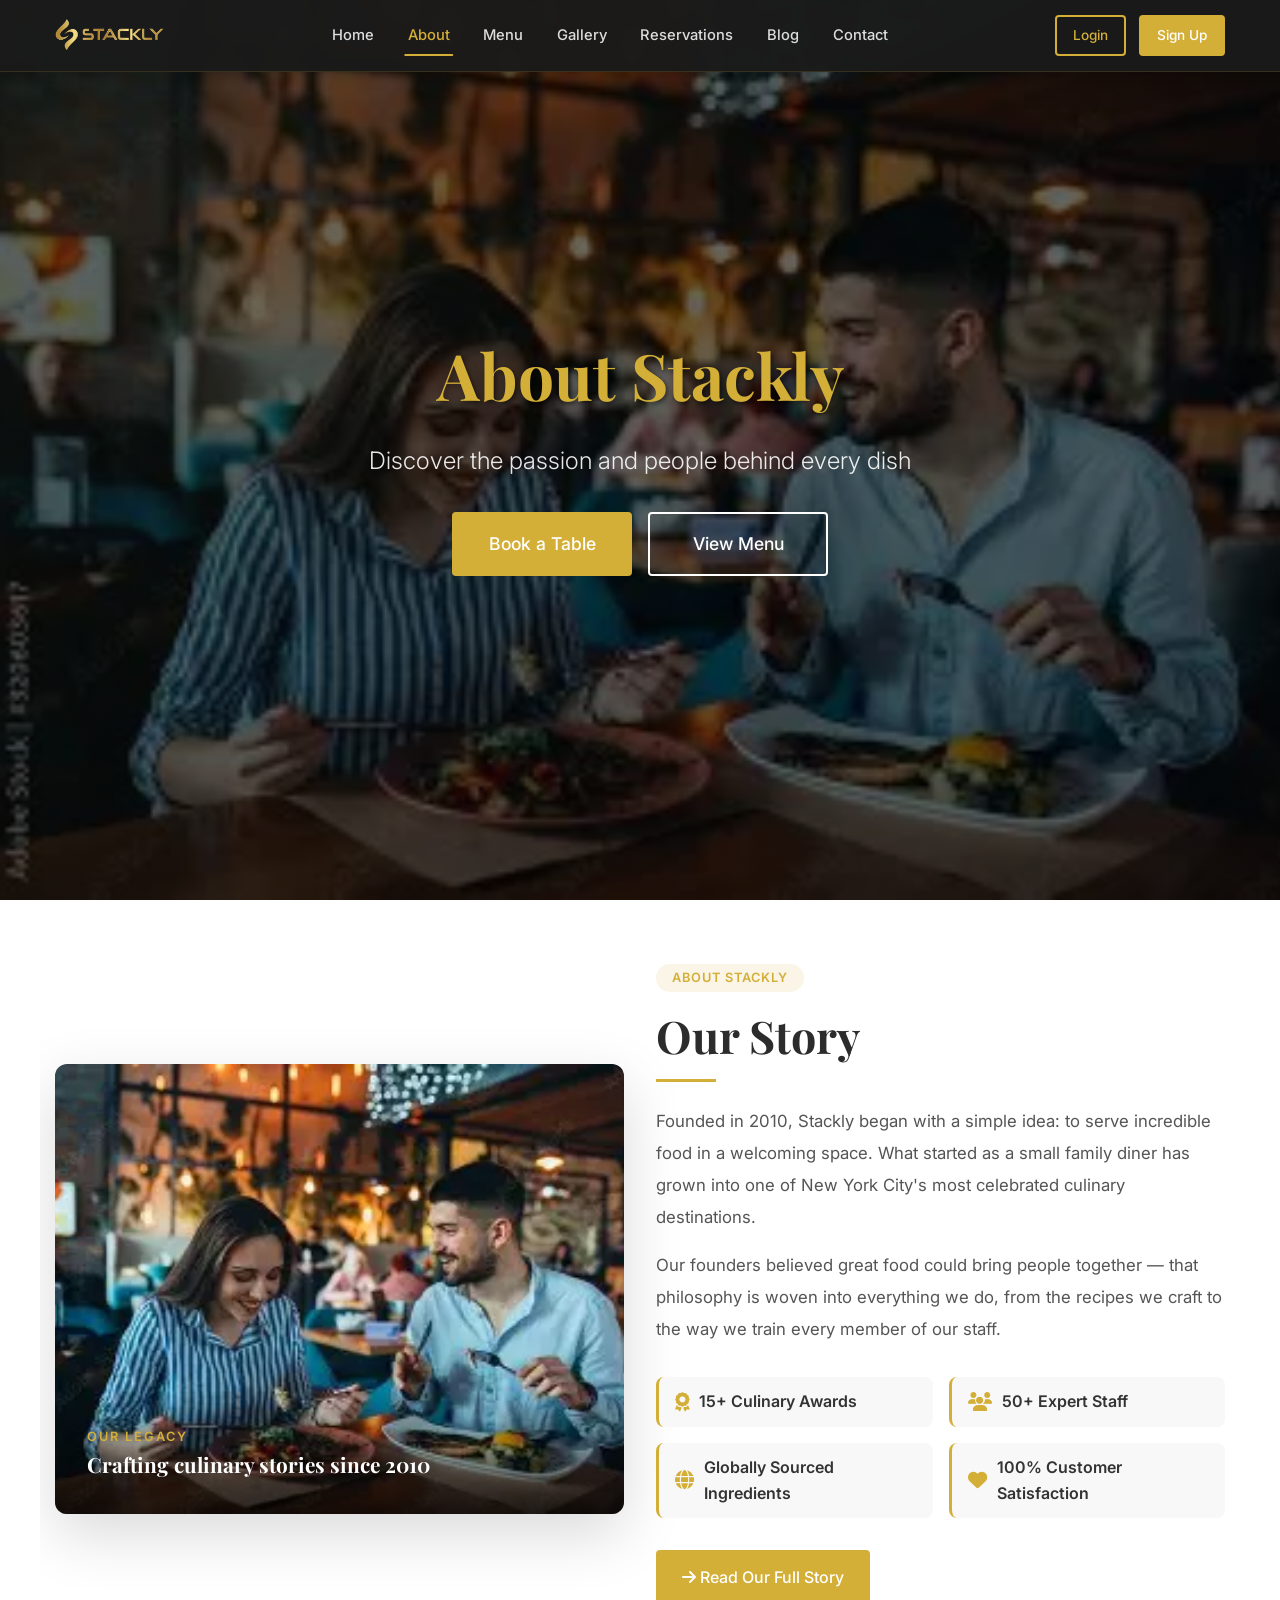
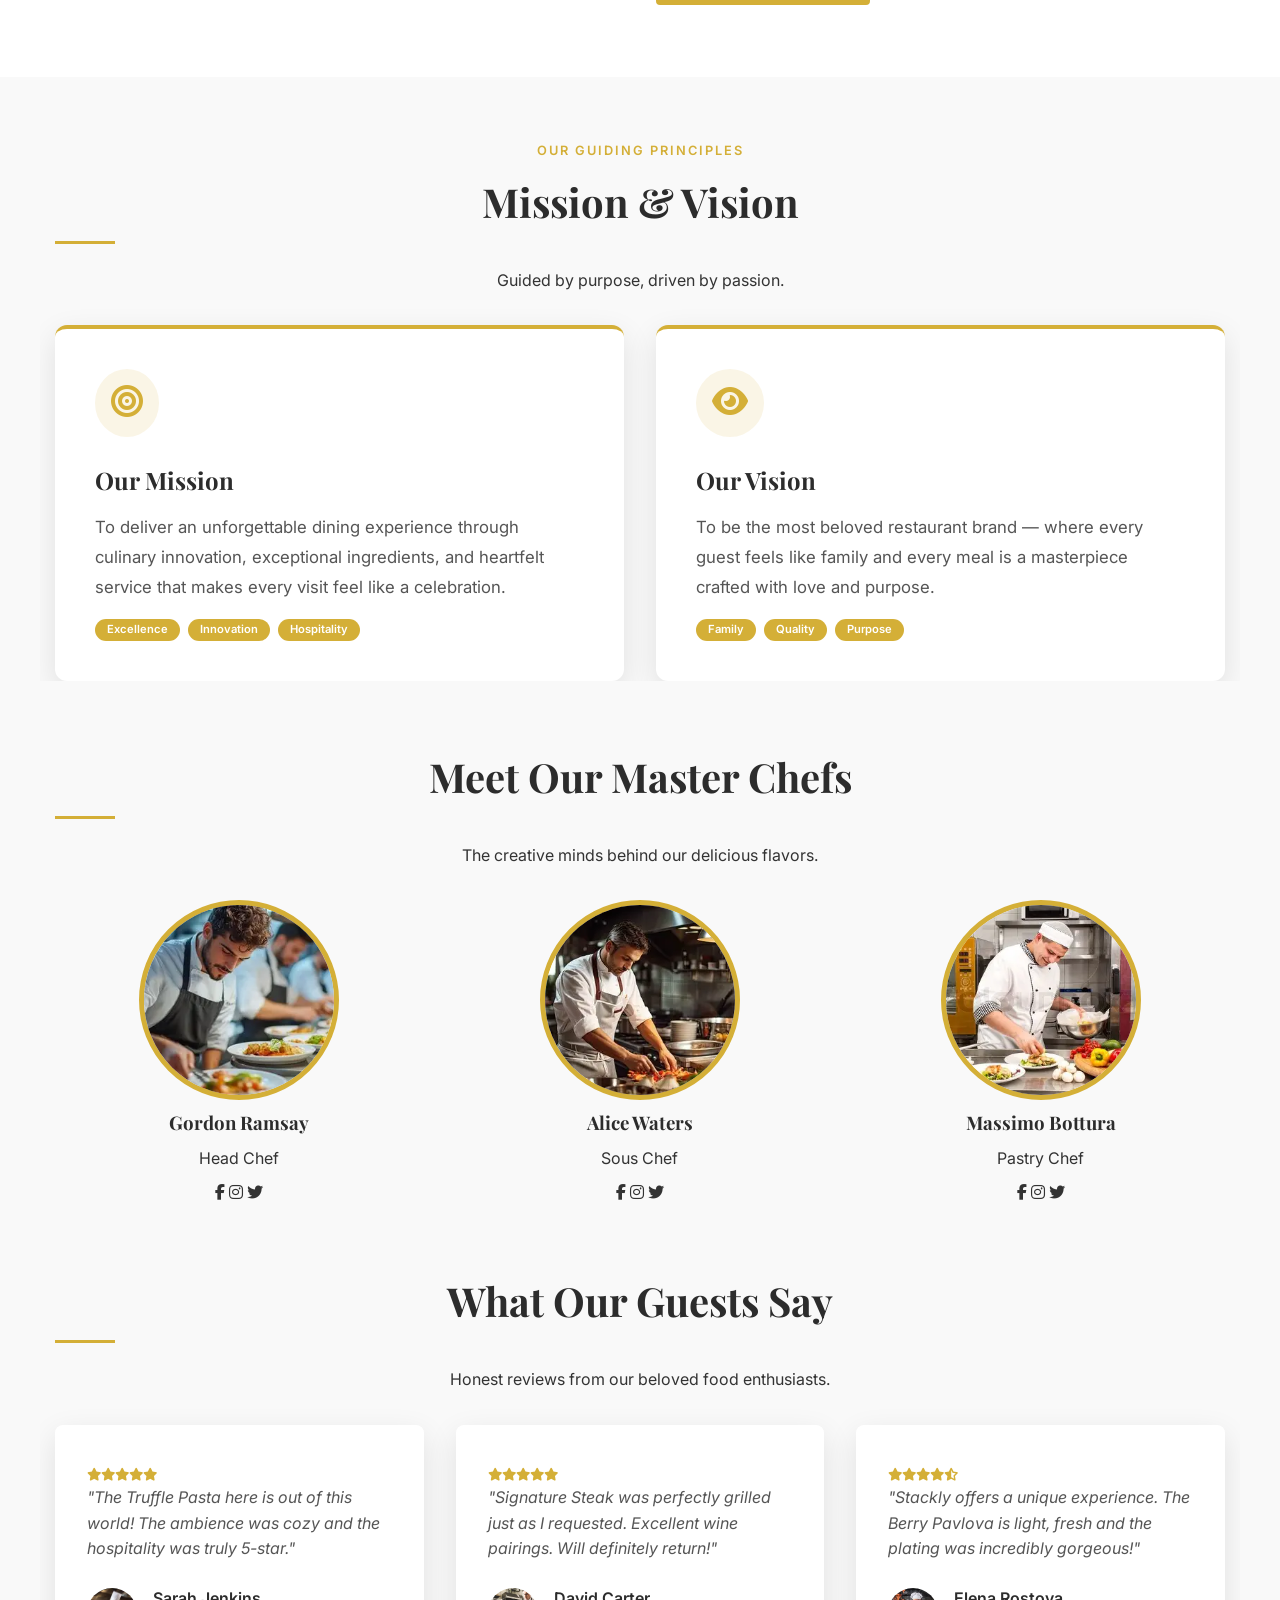
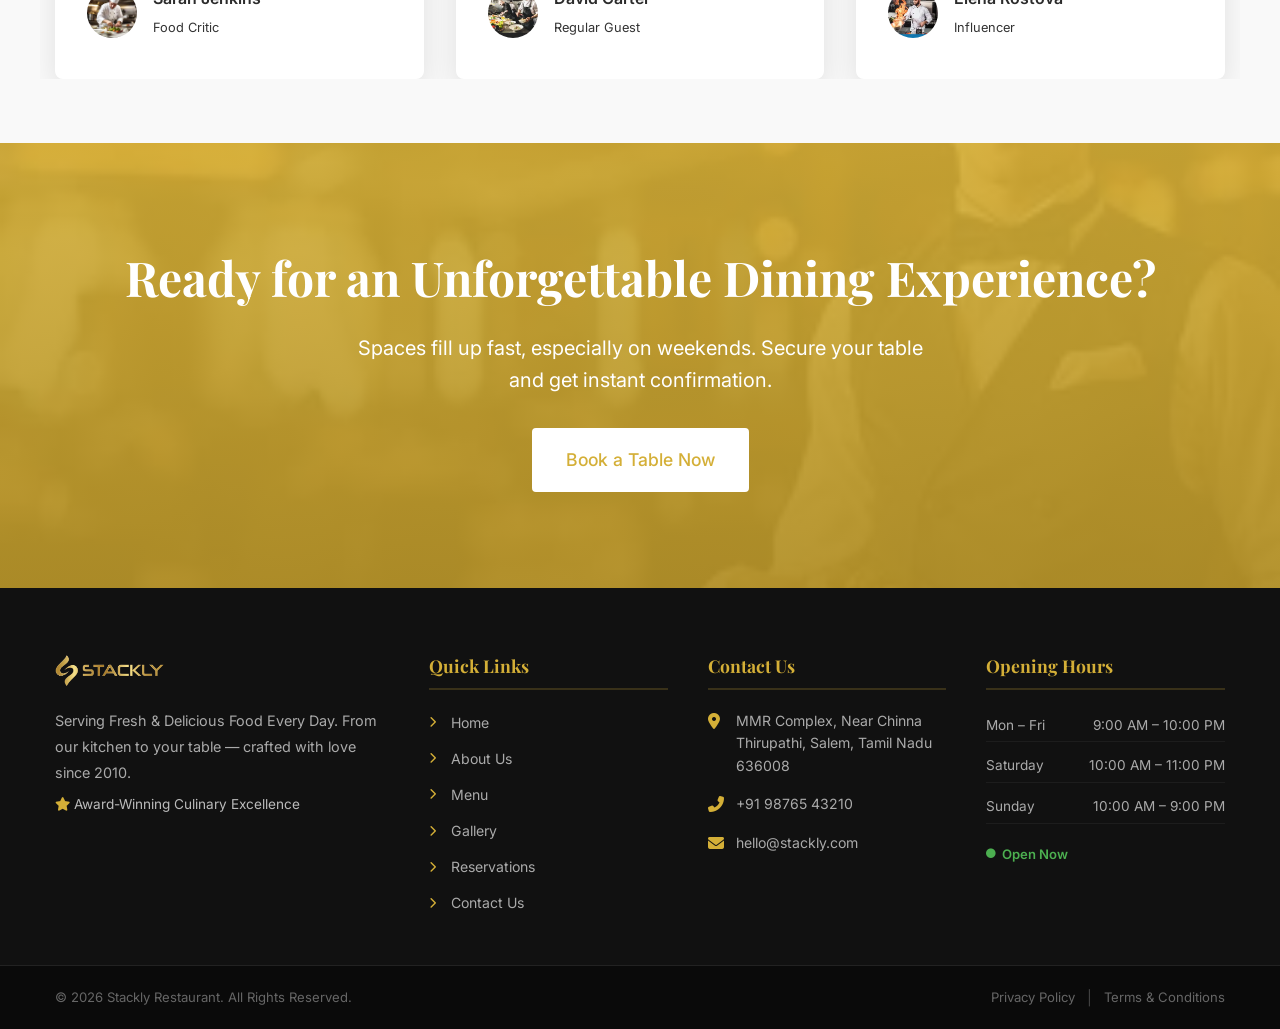
==== commit 3ab2b8ff: "Add files via upload" ====
--- a/about.html
+++ b/about.html
@@ -59,43 +59,80 @@
 
     <main>
         <!-- Our Story -->
-        <section class="py-5">
-            <div class="container grid-2 align-center gap-5">
-                <div data-aos="fade-right" data-aos-duration="900">
-                    <h2 class="section-title">Our Story</h2>
-                    <p class="mt-3">Founded in 2010, Stackly began with a simple idea: to serve incredible food in a welcoming space. What started as a small family diner has grown into one of New York City's most celebrated culinary destinations.</p>
-                    <p class="mt-3">Our founders believed great food could bring people together — that philosophy is woven into everything we do, from the recipes we craft to the way we train every member of our staff.</p>
-                    <div class="about-highlights mt-4">
-                        <div class="about-highlight" data-aos="fade-right" data-aos-delay="100"><i class="fas fa-award"></i><span>15+ Culinary Awards</span></div>
-                        <div class="about-highlight" data-aos="fade-right" data-aos-delay="200"><i class="fas fa-users"></i><span>50+ Expert Staff</span></div>
-                        <div class="about-highlight" data-aos="fade-right" data-aos-delay="300"><i class="fas fa-globe"></i><span>Globally Sourced Ingredients</span></div>
-                    </div>
-                </div>
-                <div data-aos="fade-left" data-aos-duration="900">
-                    <img src="images/7.webp" alt="Our Story" class="rounded-img">
-                </div>
-            </div>
-        </section>
-
-        <!-- Mission & Vision -->
-        <section class="py-5" style="background-color:var(--bg-light);">
-            <div class="container">
-                <h2 class="section-title text-center" data-aos="fade-up">Mission &amp; Vision</h2>
-                <p class="text-center text-muted mb-4" data-aos="fade-up" data-aos-delay="100">Guided by purpose, driven by passion.</p>
-                <div class="grid-2 mt-4">
-                    <div class="mission-card" data-aos="fade-right" data-aos-delay="100">
-                        <div class="mission-icon"><i class="fas fa-bullseye"></i></div>
-                        <h3>Our Mission</h3>
-                        <p>To deliver an unforgettable dining experience through culinary innovation, exceptional ingredients, and heartfelt service that makes every visit feel like a celebration.</p>
-                    </div>
-                    <div class="mission-card" data-aos="fade-left" data-aos-delay="100">
-                        <div class="mission-icon"><i class="fas fa-eye"></i></div>
-                        <h3>Our Vision</h3>
-                        <p>To be the most beloved restaurant brand — where every guest feels like family and every meal is a masterpiece crafted with love and purpose.</p>
-                    </div>
-                </div>
-            </div>
-        </section>
+        <!-- 5. About Us Summary - Image covering area -->
+<section class="py-5" style="background:#fff;">
+    <div class="container grid-2 align-center gap-5">
+        <div data-aos="fade-right" style="width:100%;">
+            <div style="position:relative; width:100%; border-radius:12px; overflow:hidden; box-shadow:0 20px 60px rgba(0,0,0,0.15);">
+                <img src="images/7.webp" alt="Our Story" style="width:100%; height:450px; object-fit:cover; display:block; transition:transform 0.5s ease;">
+                <div style="position:absolute; bottom:0; left:0; right:0; background:linear-gradient(transparent, rgba(0,0,0,0.7)); padding:2rem; color:#fff;">
+                    <span style="font-size:0.8rem; font-weight:600; letter-spacing:2px; text-transform:uppercase; color:var(--primary);">Our Legacy</span>
+                    <h3 style="color:#fff; margin:0; font-size:1.3rem;">Crafting culinary stories since 2010</h3>
+                </div>
+            </div>
+        </div>
+        <div data-aos="fade-left">
+            <span style="display:inline-block; background:rgba(212,175,55,0.12); color:var(--primary); padding:4px 16px; border-radius:20px; font-size:0.8rem; font-weight:600; text-transform:uppercase; letter-spacing:1px; margin-bottom:0.5rem;">About Stackly</span>
+            <h2 class="section-title" style="font-size:2.8rem;">Our Story</h2>
+            <p class="mt-3" style="font-size:1.05rem; line-height:1.9; color:#555;">Founded in 2010, Stackly began with a simple idea: to serve incredible food in a welcoming space. What started as a small family diner has grown into one of New York City's most celebrated culinary destinations.</p>
+            <p class="mt-3" style="font-size:1.05rem; line-height:1.9; color:#555;">Our founders believed great food could bring people together — that philosophy is woven into everything we do, from the recipes we craft to the way we train every member of our staff.</p>
+            <div class="about-highlights mt-4" style="display:grid; grid-template-columns:1fr 1fr; gap:1rem;">
+                <div style="display:flex; align-items:center; gap:10px; padding:12px 16px; background:#f8f8f8; border-radius:8px; border-left:3px solid var(--primary);">
+                    <i class="fas fa-award" style="color:var(--primary); font-size:1.2rem;"></i>
+                    <span style="font-weight:600;">15+ Culinary Awards</span>
+                </div>
+                <div style="display:flex; align-items:center; gap:10px; padding:12px 16px; background:#f8f8f8; border-radius:8px; border-left:3px solid var(--primary);">
+                    <i class="fas fa-users" style="color:var(--primary); font-size:1.2rem;"></i>
+                    <span style="font-weight:600;">50+ Expert Staff</span>
+                </div>
+                <div style="display:flex; align-items:center; gap:10px; padding:12px 16px; background:#f8f8f8; border-radius:8px; border-left:3px solid var(--primary);">
+                    <i class="fas fa-globe" style="color:var(--primary); font-size:1.2rem;"></i>
+                    <span style="font-weight:600;">Globally Sourced Ingredients</span>
+                </div>
+                <div style="display:flex; align-items:center; gap:10px; padding:12px 16px; background:#f8f8f8; border-radius:8px; border-left:3px solid var(--primary);">
+                    <i class="fas fa-heart" style="color:var(--primary); font-size:1.2rem;"></i>
+                    <span style="font-weight:600;">100% Customer Satisfaction</span>
+                </div>
+            </div>
+            <a href="404.html" class="btn btn-primary mt-4"><i class="fas fa-arrow-right"></i> Read Our Full Story</a>
+        </div>
+    </div>
+</section>
+
+        <!-- 6. Mission & Vision - Added styles -->
+<section class="py-5" style="background:var(--bg-light);">
+    <div class="container">
+        <span style="display:block; text-align:center; color:var(--primary); font-weight:600; text-transform:uppercase; letter-spacing:2px; font-size:0.8rem; margin-bottom:0.5rem;">Our Guiding Principles</span>
+        <h2 class="section-title text-center" data-aos="fade-up">Mission &amp; Vision</h2>
+        <p class="text-center text-muted mb-4" data-aos="fade-up" data-aos-delay="100">Guided by purpose, driven by passion.</p>
+        <div class="grid-2 mt-4">
+            <div class="mission-card" data-aos="fade-right" data-aos-delay="100" style="background:#fff; padding:2.5rem; border-radius:12px; box-shadow:var(--shadow); border-top:4px solid var(--primary); transition:transform 0.3s ease;">
+                <div class="mission-icon" style="display:inline-block; background:rgba(212,175,55,0.12); padding:1rem; border-radius:50%; margin-bottom:1.5rem;">
+                    <i class="fas fa-bullseye" style="color:var(--primary); font-size:2rem;"></i>
+                </div>
+                <h3 style="font-size:1.5rem; margin-bottom:0.8rem;">Our Mission</h3>
+                <p style="color:#555; line-height:1.8; font-size:1.05rem;">To deliver an unforgettable dining experience through culinary innovation, exceptional ingredients, and heartfelt service that makes every visit feel like a celebration.</p>
+                <div style="margin-top:1rem; display:flex; gap:0.5rem; flex-wrap:wrap;">
+                    <span style="background:var(--primary); color:#fff; padding:2px 12px; border-radius:20px; font-size:0.7rem; font-weight:600;">Excellence</span>
+                    <span style="background:var(--primary); color:#fff; padding:2px 12px; border-radius:20px; font-size:0.7rem; font-weight:600;">Innovation</span>
+                    <span style="background:var(--primary); color:#fff; padding:2px 12px; border-radius:20px; font-size:0.7rem; font-weight:600;">Hospitality</span>
+                </div>
+            </div>
+            <div class="mission-card" data-aos="fade-left" data-aos-delay="100" style="background:#fff; padding:2.5rem; border-radius:12px; box-shadow:var(--shadow); border-top:4px solid var(--primary); transition:transform 0.3s ease;">
+                <div class="mission-icon" style="display:inline-block; background:rgba(212,175,55,0.12); padding:1rem; border-radius:50%; margin-bottom:1.5rem;">
+                    <i class="fas fa-eye" style="color:var(--primary); font-size:2rem;"></i>
+                </div>
+                <h3 style="font-size:1.5rem; margin-bottom:0.8rem;">Our Vision</h3>
+                <p style="color:#555; line-height:1.8; font-size:1.05rem;">To be the most beloved restaurant brand — where every guest feels like family and every meal is a masterpiece crafted with love and purpose.</p>
+                <div style="margin-top:1rem; display:flex; gap:0.5rem; flex-wrap:wrap;">
+                    <span style="background:var(--primary); color:#fff; padding:2px 12px; border-radius:20px; font-size:0.7rem; font-weight:600;">Family</span>
+                    <span style="background:var(--primary); color:#fff; padding:2px 12px; border-radius:20px; font-size:0.7rem; font-weight:600;">Quality</span>
+                    <span style="background:var(--primary); color:#fff; padding:2px 12px; border-radius:20px; font-size:0.7rem; font-weight:600;">Purpose</span>
+                </div>
+            </div>
+        </div>
+    </div>
+</section>
 
         <!-- Master Chefs -->
         <section class="container py-5">
@@ -103,33 +140,33 @@
             <p class="text-center text-muted mb-4" data-aos="fade-up" data-aos-delay="100">The creative minds behind our delicious flavors.</p>
             <div class="grid-3 mt-4">
                 <div class="chef-card" data-aos="zoom-in" data-aos-delay="100">
-                    <img src="images/8.webp" alt="Gordon Ramsay">
+                    <img src="images/OIP (4).webp" alt="Gordon Ramsay">
                     <h3 class="mt-2">Gordon Ramsay</h3>
                     <p class="text-muted">Head Chef</p>
                     <div class="chef-socials mt-2">
-                        <a href="#"><i class="fab fa-facebook-f"></i></a>
-                        <a href="#"><i class="fab fa-instagram"></i></a>
-                        <a href="#"><i class="fab fa-twitter"></i></a>
+                        <a href="404.html"><i class="fab fa-facebook-f"></i></a>
+                        <a href="404.html"><i class="fab fa-instagram"></i></a>
+                        <a href="404.html"><i class="fab fa-twitter"></i></a>
                     </div>
                 </div>
                 <div class="chef-card" data-aos="zoom-in" data-aos-delay="200">
-                    <img src="images/9.webp" alt="Alice Waters">
+                    <img src="images/download (5).webp" alt="Alice Waters">
                     <h3 class="mt-2">Alice Waters</h3>
                     <p class="text-muted">Sous Chef</p>
                     <div class="chef-socials mt-2">
-                        <a href="#"><i class="fab fa-facebook-f"></i></a>
-                        <a href="#"><i class="fab fa-instagram"></i></a>
-                        <a href="#"><i class="fab fa-twitter"></i></a>
+                        <a href="404.html"><i class="fab fa-facebook-f"></i></a>
+                        <a href="404.html"><i class="fab fa-instagram"></i></a>
+                        <a href="404.html"><i class="fab fa-twitter"></i></a>
                     </div>
                 </div>
                 <div class="chef-card" data-aos="zoom-in" data-aos-delay="300">
-                    <img src="images/10.webp" alt="Massimo Bottura">
+                    <img src="images/download (4).webp" alt="Massimo Bottura">
                     <h3 class="mt-2">Massimo Bottura</h3>
                     <p class="text-muted">Pastry Chef</p>
                     <div class="chef-socials mt-2">
-                        <a href="#"><i class="fab fa-facebook-f"></i></a>
-                        <a href="#"><i class="fab fa-instagram"></i></a>
-                        <a href="#"><i class="fab fa-twitter"></i></a>
+                        <a href="404.html"><i class="fab fa-facebook-f"></i></a>
+                        <a href="404.html"><i class="fab fa-instagram"></i></a>
+                        <a href="404.html"><i class="fab fa-twitter"></i></a>
                     </div>
                 </div>
             </div>
@@ -144,17 +181,17 @@
                     <div class="testimonial-card" data-aos="fade-up" data-aos-delay="100">
                         <div class="stars mb-2"><i class="fas fa-star"></i><i class="fas fa-star"></i><i class="fas fa-star"></i><i class="fas fa-star"></i><i class="fas fa-star"></i></div>
                         <p class="testimonial-quote">"The Truffle Pasta here is out of this world! The ambience was cozy and the hospitality was truly 5-star."</p>
-                        <div class="testimonial-author"><img src="images/8.webp" alt="Sarah" class="testimonial-avatar"><div class="testimonial-meta"><h4>Sarah Jenkins</h4><span class="text-muted" style="font-size:0.8rem;">Food Critic</span></div></div>
+                        <div class="testimonial-author"><img src="images/12.webp" alt="Sarah" class="testimonial-avatar"><div class="testimonial-meta"><h4>Sarah Jenkins</h4><span class="text-muted" style="font-size:0.8rem;">Food Critic</span></div></div>
                     </div>
                     <div class="testimonial-card" data-aos="fade-up" data-aos-delay="200">
                         <div class="stars mb-2"><i class="fas fa-star"></i><i class="fas fa-star"></i><i class="fas fa-star"></i><i class="fas fa-star"></i><i class="fas fa-star"></i></div>
                         <p class="testimonial-quote">"Signature Steak was perfectly grilled just as I requested. Excellent wine pairings. Will definitely return!"</p>
-                        <div class="testimonial-author"><img src="images/9.webp" alt="David" class="testimonial-avatar"><div class="testimonial-meta"><h4>David Carter</h4><span class="text-muted" style="font-size:0.8rem;">Regular Guest</span></div></div>
+                        <div class="testimonial-author"><img src="images/13.webp" alt="David" class="testimonial-avatar"><div class="testimonial-meta"><h4>David Carter</h4><span class="text-muted" style="font-size:0.8rem;">Regular Guest</span></div></div>
                     </div>
                     <div class="testimonial-card" data-aos="fade-up" data-aos-delay="300">
                         <div class="stars mb-2"><i class="fas fa-star"></i><i class="fas fa-star"></i><i class="fas fa-star"></i><i class="fas fa-star"></i><i class="fas fa-star-half-alt"></i></div>
                         <p class="testimonial-quote">"Stackly offers a unique experience. The Berry Pavlova is light, fresh and the plating was incredibly gorgeous!"</p>
-                        <div class="testimonial-author"><img src="images/10.webp" alt="Elena" class="testimonial-avatar"><div class="testimonial-meta"><h4>Elena Rostova</h4><span class="text-muted" style="font-size:0.8rem;">Influencer</span></div></div>
+                        <div class="testimonial-author"><img src="images/15.webp" alt="Elena" class="testimonial-avatar"><div class="testimonial-meta"><h4>Elena Rostova</h4><span class="text-muted" style="font-size:0.8rem;">Influencer</span></div></div>
                     </div>
                 </div>
             </div>
@@ -215,7 +252,7 @@
         <div class="container footer-bottom-inner">
             <p>&copy; 2026 Stackly Restaurant. All Rights Reserved.</p>
             <div class="footer-legal">
-                <a href="contact.html">Privacy Policy</a><span>|</span><a href="contact.html">Terms &amp; Conditions</a>
+                <a href="404.html">Privacy Policy</a><span>|</span><a href="404.html">Terms &amp; Conditions</a>
             </div>
         </div>
     </div>
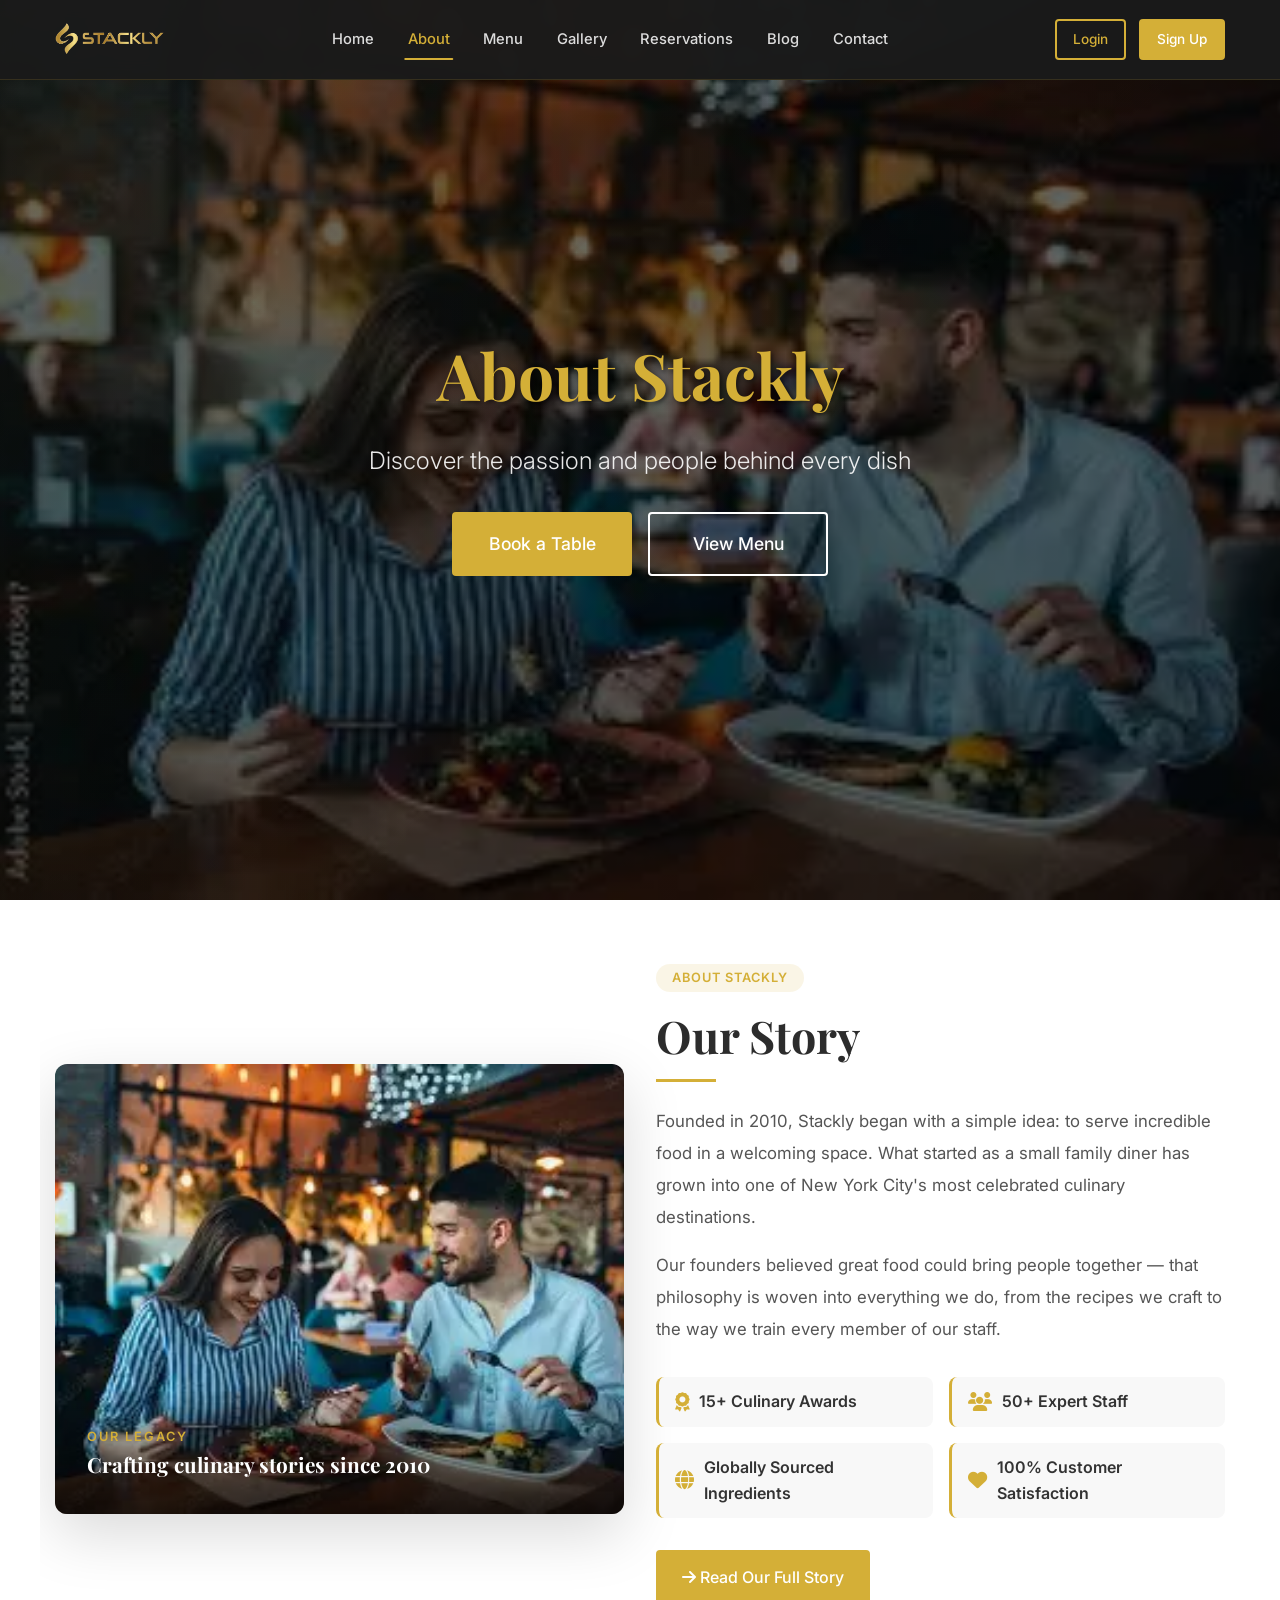
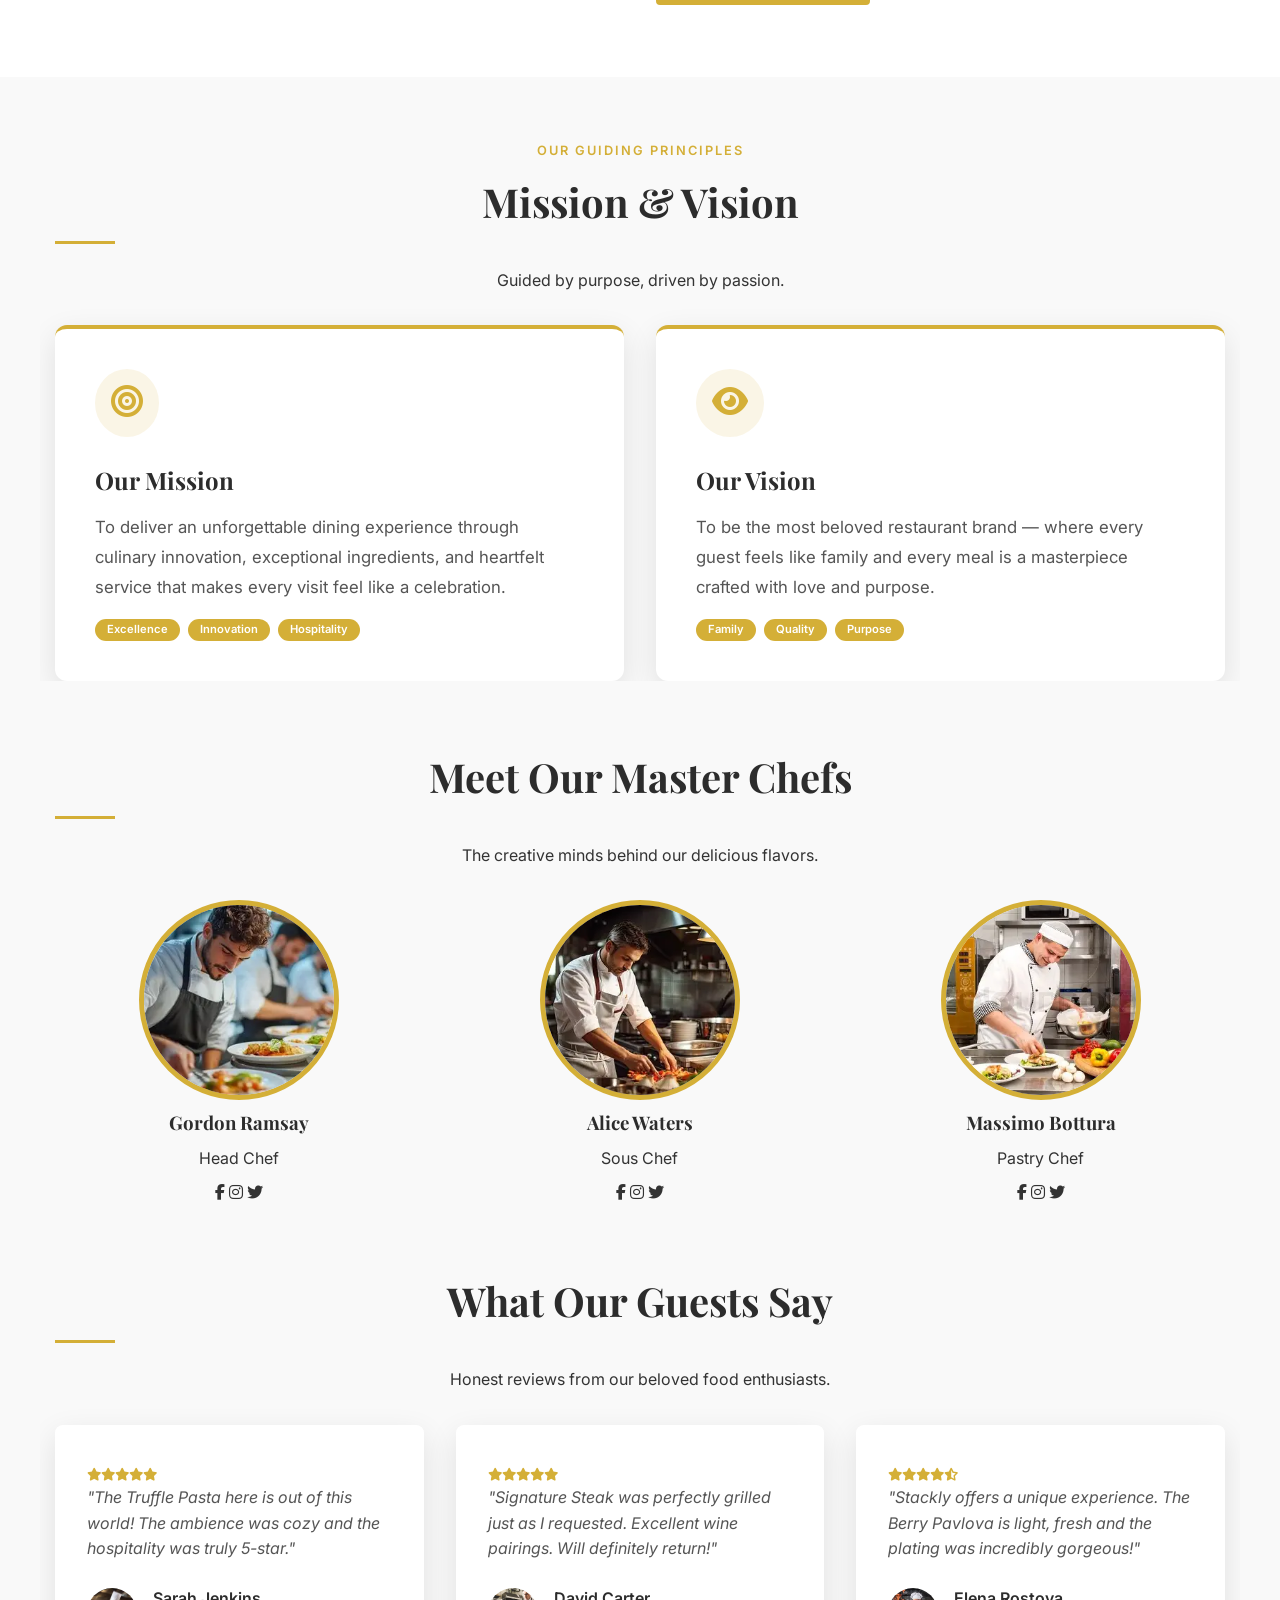
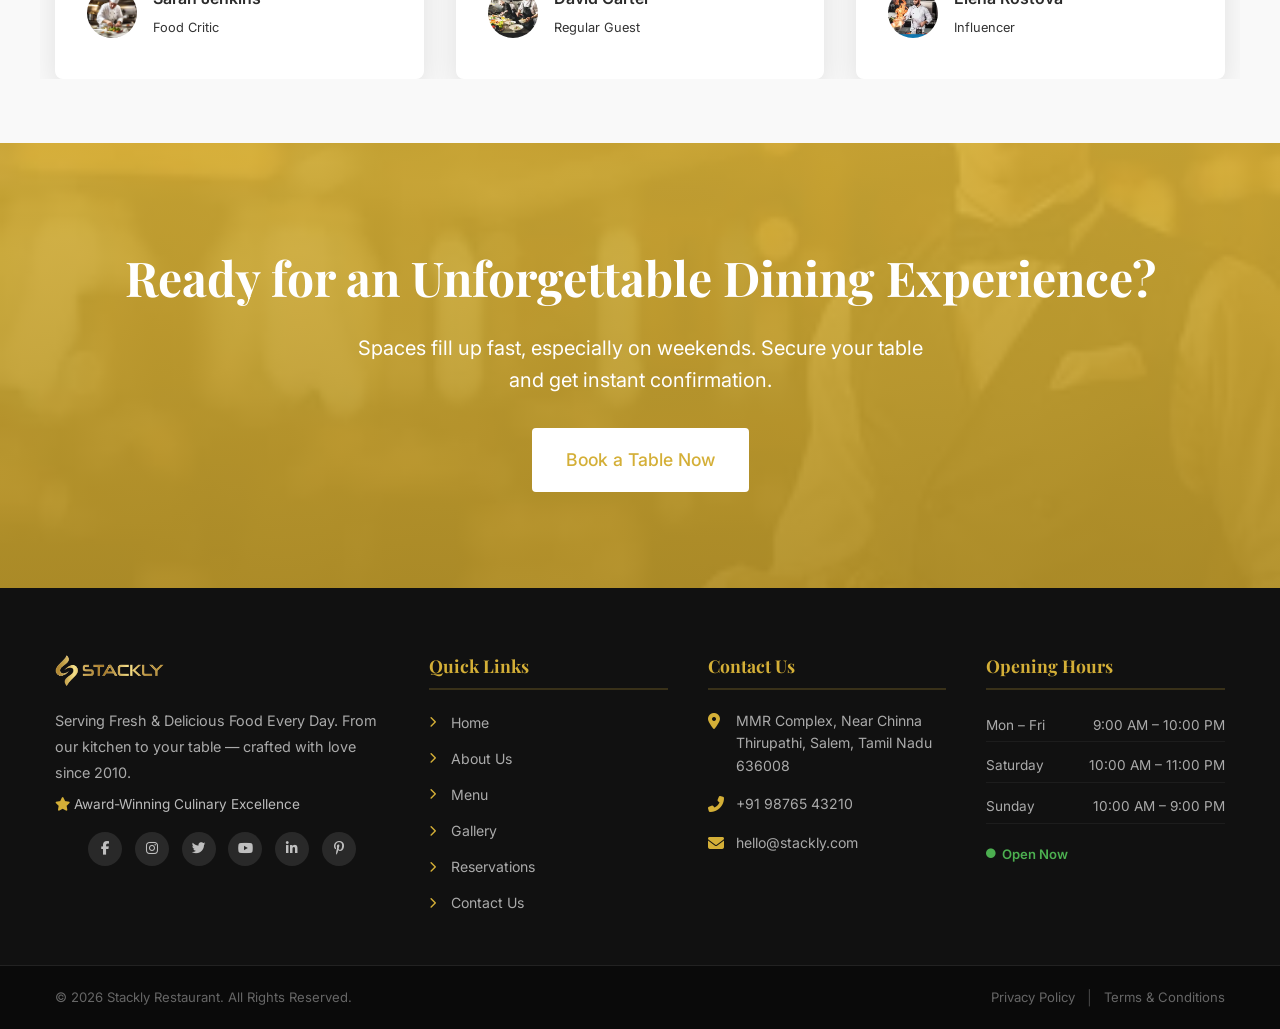
==== commit 518b56df: "Add files via upload" ====
--- a/about.html
+++ b/about.html
@@ -208,17 +208,25 @@
     </main>
 
     <!-- FOOTER -->
- <!-- FOOTER -->
-<footer class="footer">
+ <footer class="footer">
     <div class="footer-top">
         <div class="container footer-grid">
             <div class="footer-col">
-    <div class="footer-logo" style="cursor:pointer;" onclick="window.location.href='index.html'">
-        <img src="images/stackly-logo.webp" alt="Stackly" style="height:40px; width:auto; display:block; margin-bottom:1rem;">
-    </div>
-    <p class="footer-desc">Serving Fresh &amp; Delicious Food Every Day. From our kitchen to your table — crafted with love since 2010.</p>
-    <p class="footer-tagline"><i class="fas fa-star" style="color:var(--primary);"></i> Award-Winning Culinary Excellence</p>
-</div>
+                <div class="footer-logo" style="cursor:pointer;" onclick="window.location.href='index.html'">
+                    <img src="images/stackly-logo.webp" alt="Stackly" style="height:40px; width:auto; display:block; margin-bottom:1rem;">
+                </div>
+                <p class="footer-desc">Serving Fresh &amp; Delicious Food Every Day. From our kitchen to your table — crafted with love since 2010.</p>
+                <p class="footer-tagline"><i class="fas fa-star" style="color:var(--primary);"></i> Award-Winning Culinary Excellence</p>
+                <!-- Social Icons -->
+                <div class="footer-socials mt-3" style="display:flex; gap:0.8rem; flex-wrap:wrap;">
+                    <a href="#" class="social-icon-mini" onclick="redirectTo404(event)"><i class="fab fa-facebook-f"></i></a>
+                    <a href="#" class="social-icon-mini" onclick="redirectTo404(event)"><i class="fab fa-instagram"></i></a>
+                    <a href="#" class="social-icon-mini" onclick="redirectTo404(event)"><i class="fab fa-twitter"></i></a>
+                    <a href="#" class="social-icon-mini" onclick="redirectTo404(event)"><i class="fab fa-youtube"></i></a>
+                    <a href="#" class="social-icon-mini" onclick="redirectTo404(event)"><i class="fab fa-linkedin-in"></i></a>
+                    <a href="#" class="social-icon-mini" onclick="redirectTo404(event)"><i class="fab fa-pinterest-p"></i></a>
+                </div>
+            </div>
             <div class="footer-col">
                 <h4 class="footer-heading">Quick Links</h4>
                 <nav class="footer-links">
--- a/style.css
+++ b/style.css
@@ -183,64 +183,72 @@
 @keyframes spin { 100% { transform: rotate(360deg); } }
 @keyframes fadeInOut { 0% { opacity: 0.7; } 100% { opacity: 1; } }
 
-/* Navbar - Consistent sizing with reduced padding */
+/* ============================================
+   NAVBAR - CONSISTENT ACROSS ALL PAGES
+   ============================================ */
+
 .navbar {
     position: fixed;
     top: 0;
+    left: 0;
+    right: 0;
     width: 100%;
-    background-color: rgba(26, 26, 26, 0.95);
+    background: rgba(26, 26, 26, 0.97);
     backdrop-filter: blur(10px);
+    -webkit-backdrop-filter: blur(10px);
     z-index: 1000;
+    height: 80px;
+    display: flex;
+    align-items: center;
+    border-bottom: 1px solid rgba(212, 175, 55, 0.12);
+    transition: all 0.3s ease;
     padding: 0;
-    box-shadow: 0 2px 10px rgba(0,0,0,0.2);
-    transition: var(--transition);
-    height: 72px;
-    display: flex;
-    align-items: center;
+}
+
+.navbar.scrolled {
+    background: rgba(20, 20, 20, 0.99);
+    box-shadow: 0 4px 30px rgba(0, 0, 0, 0.4);
 }
 
 .nav-container {
     display: flex;
     justify-content: space-between;
     align-items: center;
-    height: 72px;
     width: 100%;
     max-width: 1200px;
     margin: 0 auto;
     padding: 0 20px;
-}
-
+    height: 80px;
+}
+
+/* Logo */
 .logo {
     display: flex;
     align-items: center;
-    font-family: var(--font-heading);
-    font-size: 1.8rem;
-    font-weight: 700;
-    color: var(--primary);
-    letter-spacing: 1px;
     flex-shrink: 0;
 }
+
 .logo img {
-    height: 40px;
+    height: 45px;
     width: auto;
     display: block;
 }
 
-/* REDUCED PADDING IN NAV-LINKS */
+/* Navigation Links - Desktop */
 .nav-links {
     display: flex;
     align-items: center;
-    gap: 0.15rem; /* Reduced from 0.3rem */
+    gap: 0.5rem;
     height: 100%;
 }
 
 .nav-link {
-    padding: 0.3rem 0.6rem; /* Reduced from 0.45rem 0.9rem */
-    color: rgba(255,255,255,0.85);
-    font-size: 0.85rem; /* Slightly smaller font */
+    padding: 0.5rem 1rem;
+    color: rgba(255, 255, 255, 0.85);
+    font-size: 0.95rem;
     font-weight: 500;
     border-radius: 4px;
-    transition: var(--transition);
+    transition: all 0.3s ease;
     position: relative;
     white-space: nowrap;
 }
@@ -265,88 +273,71 @@
 
 .nav-link:hover::after,
 .nav-link.active::after {
-    width: 60%; /* Slightly reduced */
-}
-
-/* REDUCED PADDING IN NAV-ACTIONS */
+    width: 70%;
+}
+
+/* Nav Actions - Desktop */
 .nav-actions {
     display: flex;
     align-items: center;
-    gap: 0.4rem; /* Reduced from 0.8rem */
+    gap: 0.8rem;
     flex-shrink: 0;
 }
 
 .nav-actions .btn {
-    font-size: 0.78rem; /* Reduced from 0.85rem */
-    padding: 0.35rem 0.7rem; /* Reduced from 0.5rem 1rem */
+    font-size: 0.9rem;
+    padding: 0.5rem 1.1rem;
     white-space: nowrap;
 }
 
-#nav-order-btn {
-    display: flex;
-    align-items: center;
-    gap: 4px; /* Reduced from 6px */
-    font-size: 0.78rem;
-    padding: 0.35rem 0.7rem;
-}
-
-/* ============================================
-   MOBILE MENU - FULL SCREEN FIX
-   ============================================ */
-
-/* Mobile menu toggle button */
+/* Mobile Menu Toggle */
 .mobile-menu-toggle {
     display: none;
     background: none;
     border: none;
     color: #fff;
-    font-size: 1.2rem;
+    font-size: 1.4rem;
     cursor: pointer;
     padding: 0.3rem 0.5rem;
     z-index: 1001;
-}
-
-/* Navbar container - ensure proper positioning */
-.nav-container {
-    position: relative;
-}
-
-/* Navigation links - desktop */
-.nav-links {
-    display: flex;
-    align-items: center;
-    gap: 0.15rem;
-    height: 100%;
-}
-
-/* Mobile responsive */
+    transition: color 0.3s ease;
+}
+
+.mobile-menu-toggle:hover {
+    color: var(--primary);
+}
+
+/* ============================================
+   MOBILE RESPONSIVE - CONSISTENT
+   ============================================ */
+
 @media (max-width: 992px) {
     .mobile-menu-toggle {
         display: block;
     }
     
-    /* Overlay for mobile menu */
     .nav-links {
         display: none;
         position: fixed;
-        top: 72px;
+        top: 80px;
         left: 0;
         right: 0;
         bottom: 0;
         width: 100%;
-        height: calc(100vh - 72px);
+        height: calc(100vh - 80px);
         background: rgba(26, 26, 26, 0.99);
         backdrop-filter: blur(10px);
         -webkit-backdrop-filter: blur(10px);
-        padding: 1.5rem 1.5rem 2rem;
+        padding: 1.5rem;
         flex-direction: column;
         gap: 0.3rem;
         overflow-y: auto;
         overflow-x: hidden;
         -webkit-overflow-scrolling: touch;
-        z-index: 999;
+        z-index: 9999;
         border-top: 1px solid rgba(212, 175, 55, 0.15);
         animation: slideDown 0.3s ease;
+        overscroll-behavior: contain;
     }
     
     @keyframes slideDown {
@@ -364,7 +355,6 @@
         display: flex !important;
     }
     
-    /* Make each nav link full width and properly spaced */
     .nav-link {
         width: 100%;
         padding: 0.8rem 1.2rem;
@@ -387,7 +377,7 @@
         display: none;
     }
     
-    /* Hide login/signup buttons on mobile, show order button */
+    /* Hide login/signup on mobile */
     .nav-actions .btn-outline,
     .nav-actions .btn-primary:not(#nav-order-btn) {
         display: none;
@@ -395,30 +385,29 @@
     
     #nav-order-btn {
         display: inline-block !important;
-        font-size: 0.7rem;
-        padding: 0.25rem 0.6rem;
-    }
-}
-
-/* Extra small devices */
+        font-size: 0.75rem;
+        padding: 0.3rem 0.7rem;
+    }
+}
+
 @media (max-width: 576px) {
     .navbar {
-        height: 60px;
+        height: 65px;
     }
     
     .nav-container {
-        height: 60px;
-        padding: 0 10px;
+        height: 65px;
+        padding: 0 12px;
     }
     
     .logo img {
-        height: 30px;
+        height: 32px;
     }
     
     .nav-links {
-        top: 60px;
-        height: calc(100vh - 60px);
-        padding: 1rem 1rem 2rem;
+        top: 65px;
+        height: calc(100vh - 65px);
+        padding: 1rem;
     }
     
     .nav-link {
@@ -427,12 +416,12 @@
     }
     
     .mobile-menu-toggle {
-        font-size: 1.1rem;
+        font-size: 1.2rem;
         padding: 0.2rem 0.4rem;
     }
     
     #nav-order-btn {
-        font-size: 0.6rem;
+        font-size: 0.65rem;
         padding: 0.2rem 0.5rem;
     }
 }
@@ -440,9 +429,13 @@
 /* Prevent body scroll when menu is open */
 body.menu-open {
     overflow: hidden !important;
-    position: fixed;
-    width: 100%;
-    height: 100%;
+    position: fixed !important;
+    width: 100% !important;
+    height: 100% !important;
+    top: 0 !important;
+    left: 0 !important;
+    right: 0 !important;
+    bottom: 0 !important;
 }
 
 /* Page Sections SPA Logic */
@@ -1195,7 +1188,7 @@
     transform: translateY(20px);
     transition: all 0.3s ease;
 }
-.back-to-top.show {
+.back-to-top.visible {
     opacity: 1;
     visibility: visible;
     transform: translateY(0);
@@ -1791,7 +1784,7 @@
 @media (max-width: 992px) {
     .nav-links {
         position: fixed;
-        top: 72px;
+        top: 80px;
         left: 0;
         right: 0;
         bottom: 0;
@@ -1803,7 +1796,7 @@
         gap: 0.3rem;
         overflow-y: auto;
         -webkit-overflow-scrolling: touch;
-        height: calc(100vh - 72px);
+        height: calc(100vh - 80px);
         width: 100%;
         border-bottom: 1px solid rgba(212, 175, 55, 0.15);
         z-index: 999;
@@ -1856,18 +1849,18 @@
 
 @media (max-width: 576px) {
     .navbar {
-        height: 60px;
+        height: 65px;
     }
     .nav-container {
-        height: 60px;
+        height: 65px;
         padding: 0 10px;
     }
     .logo img {
-        height: 30px;
+        height: 32px;
     }
     .nav-links {
-        top: 60px;
-        height: calc(100vh - 60px);
+        top: 65px;
+        height: calc(100vh - 65px);
         padding: 0.8rem 1rem;
     }
     .nav-link {
@@ -1875,7 +1868,7 @@
         font-size: 0.9rem;
     }
     .mobile-menu-toggle {
-        font-size: 1.1rem;
+        font-size: 1.2rem;
         padding: 0.2rem 0.4rem;
     }
     #nav-order-btn {
@@ -2124,12 +2117,12 @@
     /* Ensure menu covers full screen */
     .nav-links {
         position: fixed;
-        top: 72px;
+        top: 80px;
         left: 0;
         right: 0;
         bottom: 0;
         width: 100%;
-        height: calc(100vh - 72px);
+        height: calc(100vh - 80px);
         background: rgba(26, 26, 26, 0.99);
         backdrop-filter: blur(10px);
         -webkit-backdrop-filter: blur(10px);
@@ -2155,7 +2148,7 @@
     .nav-links.show::before {
         content: '';
         position: fixed;
-        top: 72px;
+        top: 80px;
         left: 0;
         right: 0;
         bottom: 0;
@@ -2200,21 +2193,21 @@
 /* Extra small devices */
 @media (max-width: 576px) {
     .navbar {
-        height: 60px;
+        height: 65px;
     }
     
     .nav-container {
-        height: 60px;
+        height: 65px;
         padding: 0 10px;
     }
     
     .logo img {
-        height: 30px;
+        height: 32px;
     }
     
     .nav-links {
-        top: 60px;
-        height: calc(100vh - 60px);
+        top: 65px;
+        height: calc(100vh - 65px);
         padding: 1rem;
     }
     
@@ -2224,7 +2217,7 @@
     }
     
     .mobile-menu-toggle {
-        font-size: 1.1rem;
+        font-size: 1.2rem;
         padding: 0.2rem 0.4rem;
     }
 }
@@ -2330,4 +2323,4 @@
 .food-card:not(:hover) .steam {
     animation-play-state: paused;
     opacity: 0;
-}
+}
